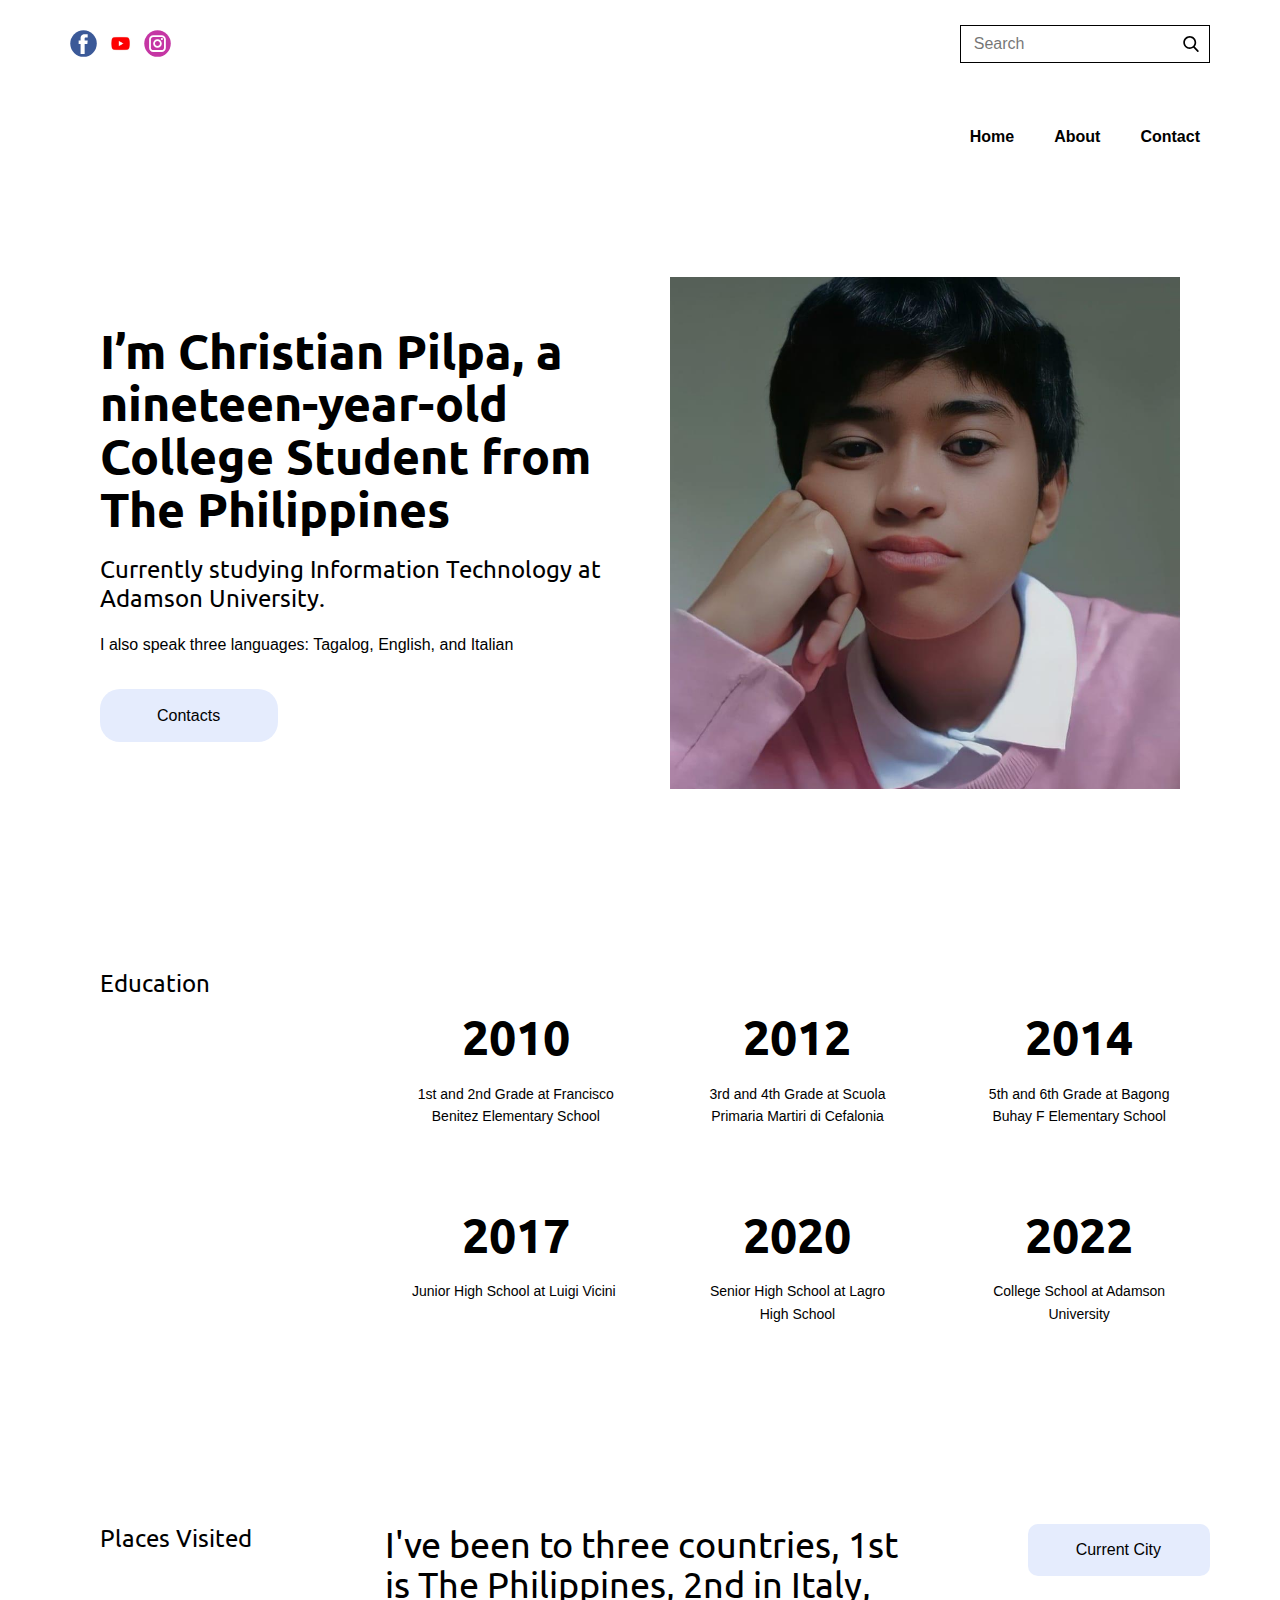
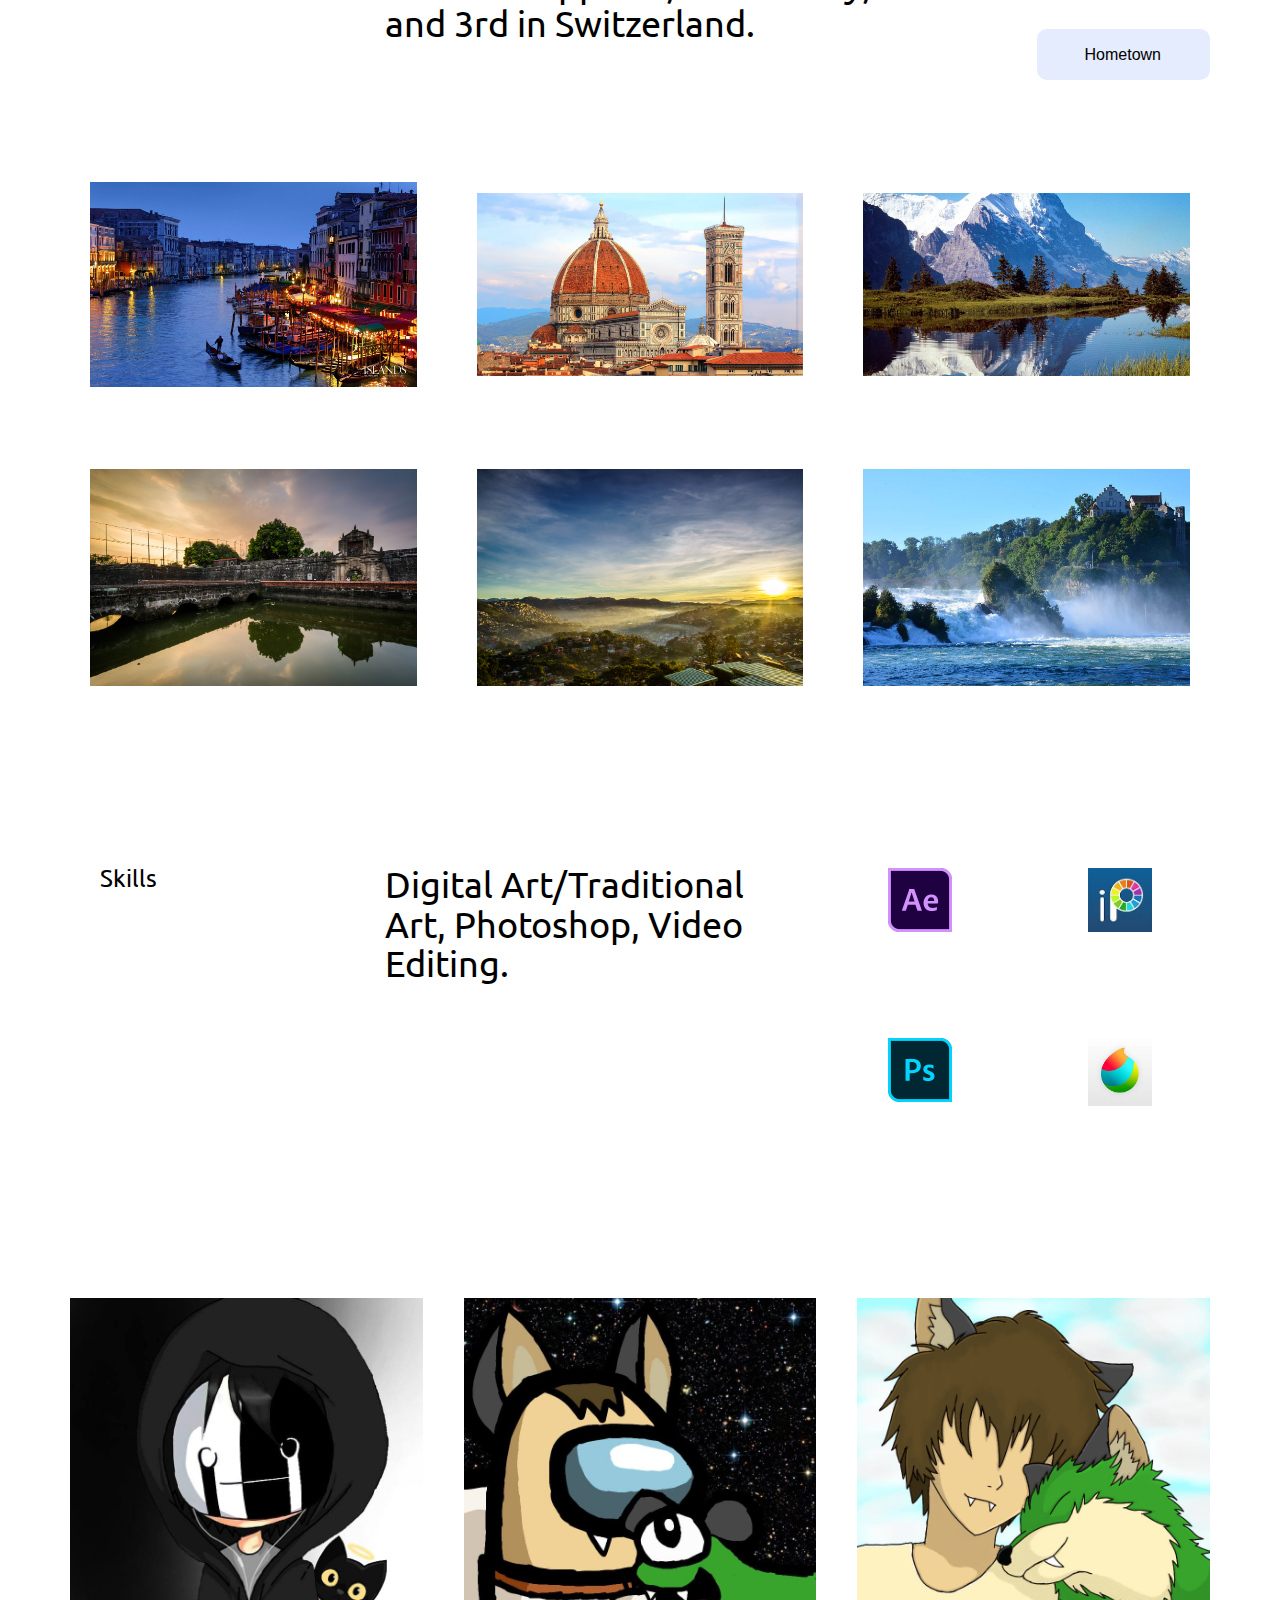
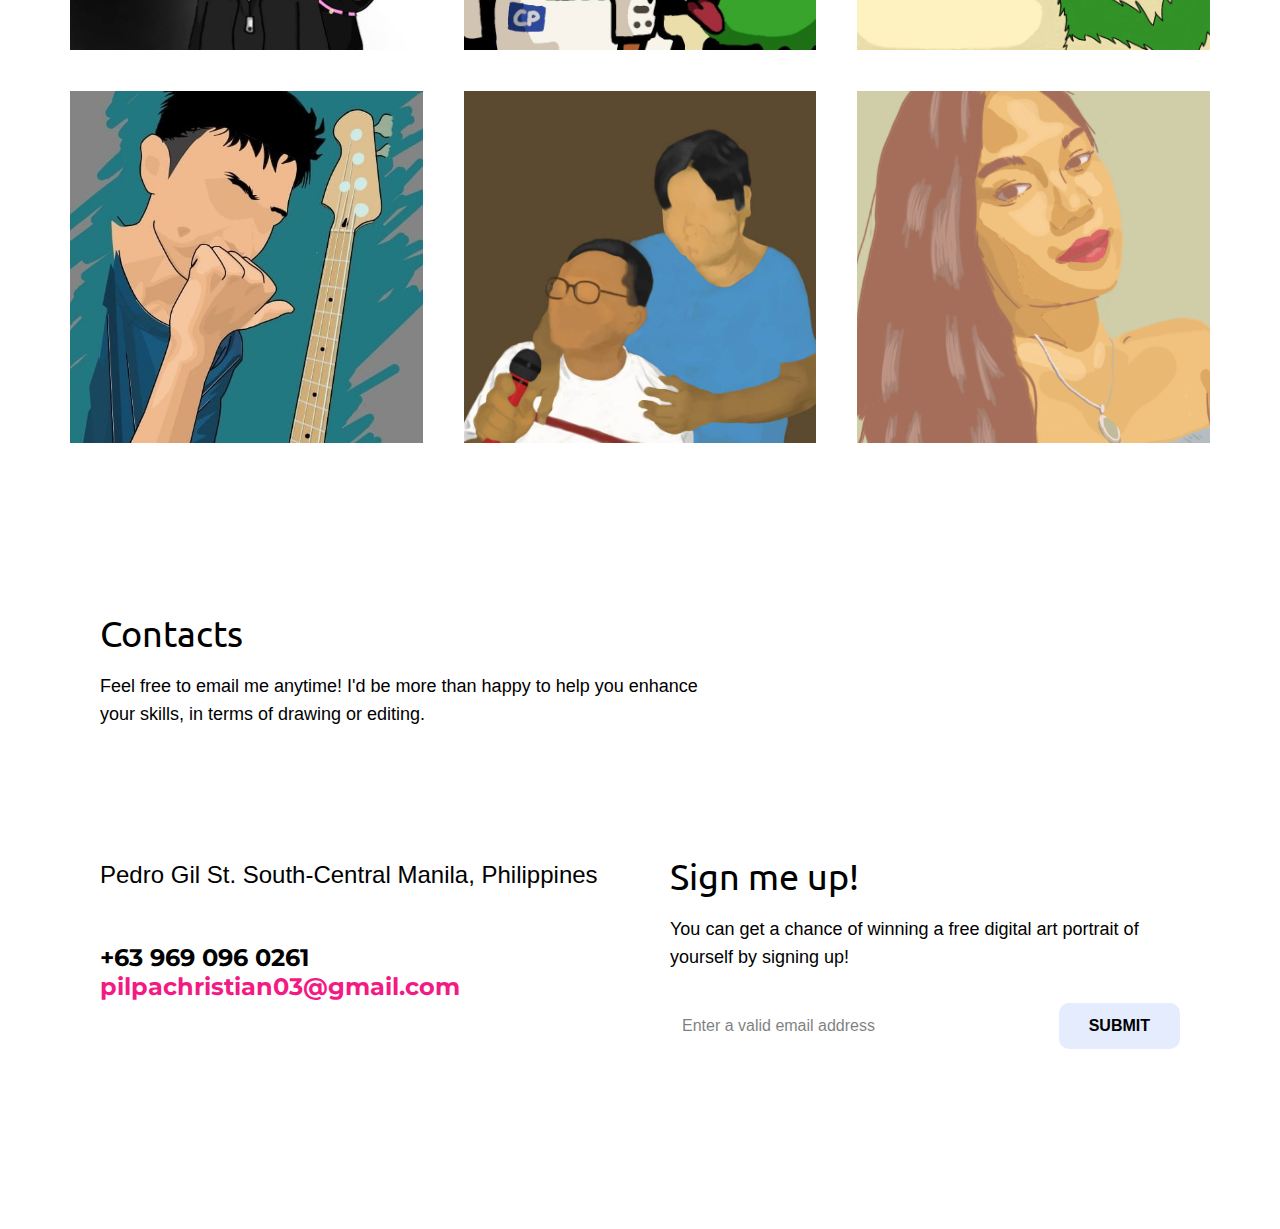
==== Personal-Website.html @ 02af05d5 "Update Personal-Website.html" ====
<html style="font-size: 16px;" lang="en"><head>
    <meta name="viewport" content="width=device-width, initial-scale=1.0">
    <meta charset="utf-8">
    <meta name="description" content="">
    <title>Personal Website</title>
    <link rel="stylesheet" href="nicepage.css" media="screen">
<link rel="stylesheet" href="Personal-Website.css" media="screen">
    <script class="u-script" type="text/javascript" src="jquery-1.9.1.min.js" defer=""></script>
    <script class="u-script" type="text/javascript" src="nicepage.js" defer=""></script>
    <meta name="generator" content="Nicepage 5.1.5, nicepage.com">
    <meta name="referrer" content="origin">
    <link id="u-theme-google-font" rel="stylesheet" href="https://fonts.googleapis.com/css?family=Roboto:100,100i,300,300i,400,400i,500,500i,700,700i,900,900i|Open+Sans:300,300i,400,400i,500,500i,600,600i,700,700i,800,800i">
    <link id="u-page-google-font" rel="stylesheet" href="https://fonts.googleapis.com/css?family=Ubuntu:300,300i,400,400i,500,500i,700,700i|Montserrat:100,100i,200,200i,300,300i,400,400i,500,500i,600,600i,700,700i,800,800i,900,900i">







    <script type="application/ld+json">{
		"@context": "http://schema.org",
		"@type": "Organization",
		"name": "",
		"sameAs": [
				"https://www.facebook.com/chrisp03/",
				"https://www.youtube.com/channel/UC-t6ehEpi5gaLDNCWM-LFzg",
				"https://www.instagram.com/crispotato3/"
		]
}</script>
    <meta name="theme-color" content="#1251e8">
    <meta property="og:title" content="Personal Website">
    <meta property="og:type" content="website">
  </head>
  <body class="u-body u-xl-mode" data-lang="en"><header class="u-align-left u-clearfix u-header u-section-row-container" id="sec-bdfa"><div class="u-section-rows">
        <div class="u-grey-70 u-section-row u-section-row-1" id="sec-46aa">
          <div class="u-clearfix u-sheet u-sheet-1">
            <div class="u-social-icons u-spacing-10 u-social-icons-1">
              <a class="u-social-url" title="facebook" target="_blank" href="https://www.facebook.com/chrisp03/"><span class="u-icon u-social-facebook u-social-icon u-icon-1"><svg class="u-svg-link" preserveAspectRatio="xMidYMin slice" viewBox="0 0 112 112" style=""><use xlink:href="#svg-aee4"></use></svg><svg class="u-svg-content" viewBox="0 0 112 112" x="0" y="0" id="svg-aee4"><circle fill="currentColor" cx="56.1" cy="56.1" r="55"></circle><path fill="#FFFFFF" d="M73.5,31.6h-9.1c-1.4,0-3.6,0.8-3.6,3.9v8.5h12.6L72,58.3H60.8v40.8H43.9V58.3h-8V43.9h8v-9.2
            c0-6.7,3.1-17,17-17h12.5v13.9H73.5z"></path></svg></span>
              </a>
              <a class="u-social-url" title="youtube" target="_blank" href="https://www.youtube.com/channel/UC-t6ehEpi5gaLDNCWM-LFzg"><span class="u-file-icon u-icon u-social-icon u-social-twitter u-icon-2"><img src="images/image-3.png" alt=""></span>
              </a>
              <a class="u-social-url" title="instagram" target="_blank" href="https://www.instagram.com/crispotato3/"><span class="u-icon u-social-icon u-social-instagram u-icon-3"><svg class="u-svg-link" preserveAspectRatio="xMidYMin slice" viewBox="0 0 112 112" style=""><use xlink:href="#svg-1b76"></use></svg><svg class="u-svg-content" viewBox="0 0 112 112" x="0" y="0" id="svg-1b76"><circle fill="currentColor" cx="56.1" cy="56.1" r="55"></circle><path fill="#FFFFFF" d="M55.9,38.2c-9.9,0-17.9,8-17.9,17.9C38,66,46,74,55.9,74c9.9,0,17.9-8,17.9-17.9C73.8,46.2,65.8,38.2,55.9,38.2
            z M55.9,66.4c-5.7,0-10.3-4.6-10.3-10.3c-0.1-5.7,4.6-10.3,10.3-10.3c5.7,0,10.3,4.6,10.3,10.3C66.2,61.8,61.6,66.4,55.9,66.4z"></path><path fill="#FFFFFF" d="M74.3,33.5c-2.3,0-4.2,1.9-4.2,4.2s1.9,4.2,4.2,4.2s4.2-1.9,4.2-4.2S76.6,33.5,74.3,33.5z"></path><path fill="#FFFFFF" d="M73.1,21.3H38.6c-9.7,0-17.5,7.9-17.5,17.5v34.5c0,9.7,7.9,17.6,17.5,17.6h34.5c9.7,0,17.5-7.9,17.5-17.5V38.8
            C90.6,29.1,82.7,21.3,73.1,21.3z M83,73.3c0,5.5-4.5,9.9-9.9,9.9H38.6c-5.5,0-9.9-4.5-9.9-9.9V38.8c0-5.5,4.5-9.9,9.9-9.9h34.5
            c5.5,0,9.9,4.5,9.9,9.9V73.3z"></path></svg></span>
              </a>
            </div>
            <form action="#" method="get" class="u-border-1 u-border-grey-30 u-expanded-width-xs u-search u-search-right u-search-1">
              <button class="u-search-button" type="submit">
                <span class="u-search-icon u-spacing-10 u-text-grey-40">
                  <svg class="u-svg-link" preserveAspectRatio="xMidYMin slice" viewBox="0 0 56.966 56.966" style=""><use xmlns:xlink="http://www.w3.org/1999/xlink" xlink:href="#svg-9dab"></use></svg>
                  <svg xmlns="http://www.w3.org/2000/svg" xmlns:xlink="http://www.w3.org/1999/xlink" version="1.1" id="svg-9dab" x="0px" y="0px" viewBox="0 0 56.966 56.966" style="enable-background:new 0 0 56.966 56.966;" xml:space="preserve" class="u-svg-content"><path d="M55.146,51.887L41.588,37.786c3.486-4.144,5.396-9.358,5.396-14.786c0-12.682-10.318-23-23-23s-23,10.318-23,23  s10.318,23,23,23c4.761,0,9.298-1.436,13.177-4.162l13.661,14.208c0.571,0.593,1.339,0.92,2.162,0.92  c0.779,0,1.518-0.297,2.079-0.837C56.255,54.982,56.293,53.08,55.146,51.887z M23.984,6c9.374,0,17,7.626,17,17s-7.626,17-17,17  s-17-7.626-17-17S14.61,6,23.984,6z"></path><g></g><g></g><g></g><g></g><g></g><g></g><g></g><g></g><g></g><g></g><g></g><g></g><g></g><g></g><g></g></svg>
                </span>
              </button>
              <input class="u-search-input" type="search" name="search" value="" placeholder="Search">
            </form>
          </div>





        </div>
        <div class="u-section-row" id="sec-37e8">
          <div class="u-clearfix u-sheet u-sheet-2">
            <nav data-position="" class="u-menu u-menu-one-level u-offcanvas u-menu-1">
              <div class="menu-collapse" style="font-size: 1rem; letter-spacing: 0px; font-weight: 700;">
                <a class="u-button-style u-custom-active-border-color u-custom-border u-custom-border-color u-custom-borders u-custom-hover-border-color u-custom-left-right-menu-spacing u-custom-padding-bottom u-custom-text-active-color u-custom-text-color u-custom-text-hover-color u-custom-top-bottom-menu-spacing u-nav-link" href="#" style="padding: 2px 0px; font-size: calc(1em + 4px);">
                  <svg class="u-svg-link" viewBox="0 0 24 24"><use xlink:href="#menu-hamburger"></use></svg>
                  <svg version="1.1" xmlns="http://www.w3.org/2000/svg" xmlns:xlink="http://www.w3.org/1999/xlink"><defs><symbol id="menu-hamburger" viewBox="0 0 16 16" style="width: 16px; height: 16px;"><rect y="1" width="16" height="2"></rect><rect y="7" width="16" height="2"></rect><rect y="13" width="16" height="2"></rect>
</symbol>
</defs></svg>
                </a>
              </div>
              <div class="u-custom-menu u-nav-container">
                <ul class="u-nav u-spacing-20 u-unstyled u-nav-1"><li class="u-nav-item"><a class="u-button-style u-nav-link u-text-active-palette-1-base u-text-grey-90 u-text-hover-palette-2-base" href="#" style="padding: 10px;">Home</a>
</li><li class="u-nav-item"><a class="u-button-style u-nav-link u-text-active-palette-1-base u-text-grey-90 u-text-hover-palette-2-base" href="#" style="padding: 10px;">About</a>
</li><li class="u-nav-item"><a class="u-button-style u-nav-link u-text-active-palette-1-base u-text-grey-90 u-text-hover-palette-2-base" href="#" style="padding: 10px;">Contact</a>
</li></ul>
              </div>
              <div class="u-custom-menu u-nav-container-collapse">
                <div class="u-black u-container-style u-inner-container-layout u-opacity u-opacity-95 u-sidenav">
                  <div class="u-sidenav-overflow">
                    <div class="u-menu-close"></div>
                    <ul class="u-align-center u-nav u-popupmenu-items u-unstyled u-nav-2"><li class="u-nav-item"><a class="u-button-style u-nav-link" href="#">Home</a>
</li><li class="u-nav-item"><a class="u-button-style u-nav-link" href="#">About</a>
</li><li class="u-nav-item"><a class="u-button-style u-nav-link" href="#">Contact</a>
</li></ul>
                  </div>
                </div>
                <div class="u-black u-menu-overlay u-opacity u-opacity-70"></div>
              </div>
            </nav>
          </div>





        </div>
      </div></header>
    <section class="u-clearfix u-grey-90 u-section-1" id="carousel_a79e">
      <div class="u-clearfix u-sheet u-sheet-1">
        <div class="u-clearfix u-expanded-width u-layout-wrap u-layout-wrap-1">
          <div class="u-layout">
            <div class="u-layout-row">
              <div class="u-container-style u-layout-cell u-size-30 u-layout-cell-1">
                <div class="u-container-layout u-valign-middle-lg u-valign-middle-xl u-valign-top-md u-valign-top-sm u-valign-top-xs u-container-layout-1">
                  <h2 class="u-custom-font u-font-ubuntu u-text u-text-default u-text-1"> I’m Christian Pilpa, a nineteen-year-old College Student from The Philippines</h2>
                  <h5 class="u-custom-font u-font-ubuntu u-text u-text-default u-text-2"> Currently studying Information Technology at Adamson University.</h5>
                  <p class="u-text u-text-default u-text-3">I also speak three languages: Tagalog, English, and Italian</p>
                  <a href="Personal-Website.html#carousel_2575" class="u-border-none u-btn u-btn-round u-button-style u-palette-1-base u-radius-20 u-btn-1">Contacts</a>
                </div>
              </div>
              <div class="u-container-style u-layout-cell u-size-30 u-layout-cell-2">
                <div class="u-container-layout u-valign-bottom-lg u-valign-top-md u-valign-top-sm u-valign-top-xs u-container-layout-2">
                  <img class="u-expanded-width u-image u-image-default u-image-1" src="images/image-5.png" alt="" data-image-width="947" data-image-height="960">
                </div>
              </div>
            </div>
          </div>
        </div>
      </div>
    </section>
    <section class="u-clearfix u-grey-90 u-section-2" id="carousel_1822">
      <div class="u-clearfix u-sheet u-sheet-1">
        <div class="u-clearfix u-expanded-width u-layout-wrap u-layout-wrap-1">
          <div class="u-layout">
            <div class="u-layout-row">
              <div class="u-container-align-left-sm u-container-align-left-xs u-container-style u-layout-cell u-size-15 u-layout-cell-1">
                <div class="u-container-layout u-valign-top-lg u-valign-top-xl u-valign-top-xs u-container-layout-1">
                  <h5 class="u-align-left-sm u-align-left-xs u-custom-font u-font-ubuntu u-text u-text-default u-text-1"> Education</h5>
                </div>
              </div>
              <div class="u-container-style u-layout-cell u-size-45 u-layout-cell-2">
                <div class="u-container-layout u-container-layout-2">
                  <div class="u-expanded-width u-list u-list-1">
                    <div class="u-repeater u-repeater-1">
                      <div class="u-container-align-center u-container-style u-custom-item u-grey-80 u-list-item u-repeater-item u-shape-rectangle">
                        <div class="u-container-layout u-similar-container u-valign-top-xs u-container-layout-3">
                          <h2 class="u-align-center u-custom-font u-font-ubuntu u-text u-text-default u-text-2">2010</h2>
                          <p class="u-align-center u-text u-text-default u-text-3">1st and 2nd Grade at Francisco Benitez Elementary School</p>
                        </div>
                      </div>
                      <div class="u-container-align-center u-container-style u-custom-item u-grey-80 u-list-item u-repeater-item u-shape-rectangle">
                        <div class="u-container-layout u-similar-container u-valign-top-xs u-container-layout-4">
                          <h2 class="u-align-center u-custom-font u-font-ubuntu u-text u-text-default u-text-4">2012</h2>
                          <p class="u-align-center u-text u-text-default u-text-5">3rd and 4th Grade at Scuola Primaria Martiri di Cefalonia</p>
                        </div>
                      </div>
                      <div class="u-container-align-center u-container-style u-custom-item u-grey-80 u-list-item u-repeater-item u-shape-rectangle u-list-item-3">
                        <div class="u-container-layout u-similar-container u-valign-top-xs u-container-layout-5">
                          <h2 class="u-align-center u-custom-font u-font-ubuntu u-text u-text-default u-text-6">2014</h2>
                          <p class="u-align-center u-text u-text-default u-text-7">5th and 6th Grade at Bagong Buhay F Elementary School</p>
                        </div>
                      </div>
                      <div class="u-container-style u-custom-item u-grey-80 u-list-item u-repeater-item u-shape-rectangle">
                        <div class="u-container-layout u-similar-container u-valign-top-xs u-container-layout-6">
                          <h2 class="u-align-center u-custom-font u-font-ubuntu u-text u-text-default u-text-8">2017</h2>
                          <p class="u-align-center u-text u-text-default u-text-9">Junior High School at Luigi Vicini</p>
                        </div>
                      </div>
                      <div class="u-container-align-center u-container-style u-custom-item u-grey-80 u-list-item u-repeater-item u-shape-rectangle">
                        <div class="u-container-layout u-similar-container u-valign-top-xs u-container-layout-7">
                          <h2 class="u-align-center u-custom-font u-font-ubuntu u-text u-text-default u-text-10">2020</h2>
                          <p class="u-align-center u-text u-text-default u-text-11">Senior High School at Lagro High School</p>
                        </div>
                      </div>
                      <div class="u-container-align-center u-container-style u-custom-item u-list-item u-palette-2-base u-repeater-item u-shape-rectangle">
                        <div class="u-container-layout u-similar-container u-valign-top-xs u-container-layout-8">
                          <h2 class="u-align-center u-custom-font u-font-ubuntu u-text u-text-default u-text-12">2022</h2>
                          <p class="u-align-center u-text u-text-default u-text-13">College School at Adamson University</p>
                        </div>
                      </div>
                    </div>
                  </div>
                </div>
              </div>
            </div>
          </div>
        </div>
      </div>
    </section>
    <section class="u-clearfix u-grey-90 u-section-3" id="carousel_8040">
      <div class="u-clearfix u-sheet u-sheet-1">
        <div class="u-clearfix u-expanded-width u-layout-wrap u-layout-wrap-1">
          <div class="u-layout">
            <div class="u-layout-row">
              <div class="u-container-style u-layout-cell u-size-15 u-layout-cell-1">
                <div class="u-container-layout u-container-layout-1">
                  <h4 class="u-custom-font u-font-ubuntu u-text u-text-default u-text-1"> Places Visited</h4>
                </div>
              </div>
              <div class="u-container-style u-layout-cell u-size-29-md u-size-29-sm u-size-29-xs u-size-31-lg u-size-31-xl u-layout-cell-2">
                <div class="u-container-layout u-valign-top-sm u-valign-top-xs u-container-layout-2">
                  <h2 class="u-custom-font u-font-ubuntu u-text u-text-default u-text-2">I've been to three countries, 1st is The Philippines, 2nd in Italy, and 3rd in Switzerland.</h2>
                </div>
              </div>
              <div class="u-container-align-left-sm u-container-align-left-xs u-container-align-right-lg u-container-align-right-md u-container-align-right-xl u-container-style u-layout-cell u-size-14-lg u-size-14-xl u-size-16-md u-size-16-sm u-size-16-xs u-layout-cell-3">
                <div class="u-container-layout u-container-layout-3">
                  <a href="https://www.bing.com/maps?q=manila+map&amp;FORM=HDRSC4" class="u-align-left-sm u-align-left-xs u-align-right-lg u-align-right-md u-align-right-xl u-border-none u-btn u-btn-round u-button-style u-palette-1-base u-radius-10 u-btn-1" target="_blank"> Current City</a>
                  <a href="https://www.bing.com/search?q=san+jose+del+monte+bulacan+map&amp;qs=AS&amp;pq=san+jose+del+monte+bulacan+ma&amp;sc=10-29&amp;cvid=8C73331CD6044412A67281CF94086FA9&amp;FORM=QBRE&amp;sp=1" class="u-align-left-sm u-align-left-xs u-align-right-lg u-align-right-md u-align-right-xl u-border-none u-btn u-btn-round u-button-style u-palette-2-base u-radius-10 u-btn-2" target="_blank"> Hometown</a>
                </div>
              </div>
            </div>
          </div>
        </div>
        <div class="u-expanded-width u-list u-list-1">
          <div class="u-repeater u-repeater-1">
            <div class="u-container-align-center-sm u-container-align-center-xs u-container-style u-grey-80 u-list-item u-repeater-item u-list-item-1">
              <div class="u-container-layout u-similar-container u-valign-middle u-container-layout-4">
                <img alt="" class="u-absolute-hcenter-sm u-absolute-hcenter-xs u-expanded-width u-image u-image-contain u-image-default u-image-1" data-image-width="1280" data-image-height="800" src="images/image-13.png">
              </div>
            </div>
            <div class="u-container-align-center-sm u-container-align-center-xs u-container-style u-grey-80 u-list-item u-repeater-item u-list-item-2">
              <div class="u-container-layout u-similar-container u-valign-middle u-container-layout-5">
                <img alt="" class="u-absolute-hcenter-sm u-absolute-hcenter-xs u-expanded-width u-image u-image-contain u-image-default u-image-2" data-image-width="1280" data-image-height="720" src="images/image-11.png">
              </div>
            </div>
            <div class="u-container-align-center-sm u-container-align-center-xs u-container-style u-grey-80 u-list-item u-repeater-item u-list-item-3">
              <div class="u-container-layout u-similar-container u-valign-middle u-container-layout-6">
                <img alt="" class="u-absolute-hcenter-sm u-absolute-hcenter-xs u-expanded-width u-image u-image-contain u-image-default u-image-3" data-image-width="1280" data-image-height="720" src="images/image-12.png">
              </div>
            </div>
            <div class="u-container-align-center-sm u-container-align-center-xs u-container-style u-grey-80 u-list-item u-repeater-item u-list-item-4">
              <div class="u-container-layout u-similar-container u-valign-middle u-container-layout-7">
                <img alt="" class="u-absolute-hcenter-sm u-absolute-hcenter-xs u-expanded-width u-image u-image-contain u-image-default u-image-4" data-image-width="1000" data-image-height="667" src="images/image-9.png">
              </div>
            </div>
            <div class="u-container-align-center-sm u-container-align-center-xs u-container-style u-grey-80 u-list-item u-repeater-item u-list-item-5">
              <div class="u-container-layout u-similar-container u-valign-middle u-container-layout-8">
                <img alt="" class="u-absolute-hcenter-sm u-absolute-hcenter-xs u-expanded-width u-image u-image-contain u-image-default u-image-5" data-image-width="1000" data-image-height="667" src="images/image.png">
              </div>
            </div>
            <div class="u-container-align-center-sm u-container-align-center-xs u-container-style u-grey-80 u-list-item u-repeater-item u-list-item-6">
              <div class="u-container-layout u-similar-container u-valign-middle u-container-layout-9">
                <img alt="" class="u-absolute-hcenter-sm u-absolute-hcenter-xs u-expanded-width u-image u-image-contain u-image-default u-image-6" data-image-width="1280" data-image-height="853" src="images/image-10.png">
              </div>
            </div>
          </div>
        </div>
      </div>
    </section>
    <section class="u-clearfix u-grey-90 u-section-4" id="carousel_7f0c">
      <div class="u-clearfix u-sheet u-sheet-1">
        <div class="u-clearfix u-expanded-width u-layout-wrap u-layout-wrap-1">
          <div class="u-layout">
            <div class="u-layout-row">
              <div class="u-container-align-left-sm u-container-align-left-xs u-container-style u-layout-cell u-size-15 u-layout-cell-1">
                <div class="u-container-layout u-valign-top u-container-layout-1">
                  <h5 class="u-align-left-sm u-align-left-xs u-custom-font u-font-ubuntu u-text u-text-default u-text-1">Skills</h5>
                </div>
              </div>
              <div class="u-container-align-left-sm u-container-align-left-xs u-container-style u-layout-cell u-size-25 u-layout-cell-2">
                <div class="u-container-layout u-valign-top-xs u-container-layout-2">
                  <h2 class="u-align-left-sm u-align-left-xs u-custom-font u-font-ubuntu u-text u-text-default u-text-2"> Digital Art/Traditional Art, Photoshop, Video Editing.</h2>
                </div>
              </div>
              <div class="u-container-style u-layout-cell u-size-20 u-layout-cell-3">
                <div class="u-container-layout u-container-layout-3">
                  <div class="u-expanded-width u-list u-list-1">
                    <div class="u-repeater u-repeater-1">
                      <div class="u-container-align-center u-container-style u-grey-80 u-list-item u-repeater-item u-list-item-1">
                        <div class="u-container-layout u-similar-container u-valign-top u-container-layout-4"><span class="u-file-icon u-icon u-icon-1"><img src="images/5210884.png" alt=""></span>
                        </div>
                      </div>
                      <div class="u-container-style u-grey-80 u-list-item u-repeater-item u-list-item-2">
                        <div class="u-container-layout u-similar-container u-valign-top u-container-layout-5"><span class="u-file-icon u-icon u-icon-2"><img src="images/image_150.png" alt=""></span>
                        </div>
                      </div>
                      <div class="u-container-style u-grey-80 u-list-item u-repeater-item u-list-item-3">
                        <div class="u-container-layout u-similar-container u-valign-top u-container-layout-6"><span class="u-file-icon u-icon u-icon-3"><img src="images/5210800.png" alt=""></span>
                        </div>
                      </div>
                      <div class="u-container-style u-grey-80 u-list-item u-repeater-item u-list-item-4">
                        <div class="u-container-layout u-similar-container u-valign-top u-container-layout-7"><span class="u-file-icon u-icon u-icon-4"><img src="images/image-8.png" alt=""></span>
                        </div>
                      </div>
                    </div>
                  </div>
                </div>
              </div>
            </div>
          </div>
        </div>
      </div>
    </section>
    <section class="u-align-center u-clearfix u-grey-90 u-section-5" id="carousel_f274">
      <div class="u-clearfix u-sheet u-sheet-1">
        <div class="u-expanded-width u-gallery u-layout-grid u-lightbox u-show-text-on-hover u-gallery-1">
          <div class="u-gallery-inner u-gallery-inner-1">
            <div class="u-effect-fade u-effect-hover-zoom u-gallery-item">
              <div class="u-back-slide" data-image-width="720" data-image-height="720">
                <img class="u-back-image u-expanded" src="images/1.jpg">
              </div>
              <div class="u-over-slide u-shading u-over-slide-1">
                <h3 class="u-gallery-heading"></h3>
                <p class="u-gallery-text"></p>
              </div>
            </div>
            <div class="u-effect-fade u-effect-hover-zoom u-gallery-item">
              <div class="u-back-slide" data-image-width="768" data-image-height="768">
                <img class="u-back-image u-expanded" src="images/2.jpg">
              </div>
              <div class="u-over-slide u-shading u-over-slide-2">
                <h3 class="u-gallery-heading"></h3>
                <p class="u-gallery-text"></p>
              </div>
            </div>
            <div class="u-effect-fade u-effect-hover-zoom u-gallery-item">
              <div class="u-back-slide" data-image-width="768" data-image-height="768">
                <img class="u-back-image u-expanded" src="images/3.jpg">
              </div>
              <div class="u-over-slide u-shading u-over-slide-3">
                <h3 class="u-gallery-heading"></h3>
                <p class="u-gallery-text"></p>
              </div>
            </div>
            <div class="u-effect-fade u-effect-hover-zoom u-gallery-item">
              <div class="u-back-slide" data-image-width="534" data-image-height="538">
                <img class="u-back-image u-expanded" src="images/4.jpg">
              </div>
              <div class="u-over-slide u-shading u-over-slide-4">
                <h3 class="u-gallery-heading"></h3>
                <p class="u-gallery-text"></p>
              </div>
            </div>
            <div class="u-effect-fade u-effect-hover-zoom u-gallery-item">
              <div class="u-back-slide" data-image-width="768" data-image-height="768">
                <img class="u-back-image u-expanded" src="images/5.jpg">
              </div>
              <div class="u-over-slide u-shading u-over-slide-5">
                <h3 class="u-gallery-heading"></h3>
                <p class="u-gallery-text"></p>
              </div>
            </div>
            <div class="u-effect-fade u-effect-hover-zoom u-gallery-item">
              <div class="u-back-slide" data-image-width="514" data-image-height="643">
                <img class="u-back-image u-expanded" src="images/6.png">
              </div>
              <div class="u-over-slide u-shading u-over-slide-6">
                <h3 class="u-gallery-heading"></h3>
                <p class="u-gallery-text"></p>
              </div>
            </div>
          </div>
        </div>
      </div>
    </section>
    <section class="u-clearfix u-grey-90 u-section-6" id="carousel_2575">
      <div class="u-clearfix u-sheet u-sheet-1">
        <div class="u-clearfix u-expanded-width u-layout-wrap u-layout-wrap-1">
          <div class="u-layout">
            <div class="u-layout-col">
              <div class="u-size-30">
                <div class="u-layout-row">
                  <div class="u-container-style u-layout-cell u-size-30-lg u-size-30-md u-size-30-sm u-size-30-xs u-size-35-xl u-layout-cell-1">
                    <div class="u-container-layout u-container-layout-1">
                      <h2 class="u-custom-font u-font-ubuntu u-text u-text-default u-text-1">Contacts</h2>
                      <p class="u-text u-text-default u-text-2"> Feel free to email me anytime! I'd be more than happy to help you enhance your skills, in terms of drawing or editing.</p>
                    </div>
                  </div>
                  <div class="u-container-align-left-sm u-container-align-left-xs u-container-style u-layout-cell u-size-25-xl u-size-30-lg u-size-30-md u-size-30-sm u-size-30-xs u-layout-cell-2">
                    <div class="u-container-layout u-container-layout-2"></div>
                  </div>
                </div>
              </div>
              <div class="u-size-30">
                <div class="u-layout-row">
                  <div class="u-container-style u-layout-cell u-size-30 u-layout-cell-3">
                    <div class="u-container-layout u-container-layout-3">
                      <p class="u-text u-text-default u-text-3">Pedro Gil St. South-Central Manila, Philippines</p>
                      <h4 class="u-custom-font u-font-montserrat u-text u-text-4"> +63 969 096 0261<br>
                        <font color="#f41a83">pilpachristian03@gmail.com</font>
                      </h4>
                    </div>
                  </div>
                  <div class="u-container-style u-layout-cell u-size-30 u-layout-cell-4">
                    <div class="u-container-layout u-valign-top-md u-valign-top-sm u-valign-top-xs u-container-layout-4">
                      <h2 class="u-custom-font u-font-ubuntu u-text u-text-default u-text-5">Sign me up!</h2>
                      <p class="u-text u-text-6">You can get a chance of winning a free digital art portrait of yourself by signing up!</p>
                      <div class="u-expanded-width u-form u-form-1">
                        <form action="https://forms.nicepagesrv.com/Form/Process" class="u-clearfix u-form-horizontal u-form-spacing-10 u-inner-form" source="email" name="form" style="padding: 0px;">
                          <div class="u-form-email u-form-group u-label-none">
                            <label for="email-5b2e" class="u-label">Email</label>
                            <input type="email" placeholder="Enter a valid email address" id="email-5b2e" name="email" class="u-input u-input-rectangle u-radius-10 u-white" required="">
                          </div>
                          <div class="u-align-left u-form-group u-form-submit u-label-none">
                            <a href="#" class="u-border-none u-btn u-btn-round u-btn-submit u-button-style u-palette-2-base u-radius-10 u-btn-1">Submit</a>
                            <input type="submit" value="submit" class="u-form-control-hidden">
                          </div>
                          <div class="u-form-send-message u-form-send-success"> Thank you! Your message has been sent. </div>
                          <div class="u-form-send-error u-form-send-message"> Unable to send your message. Please fix errors then try again. </div>
                          <input type="hidden" value="" name="recaptchaResponse">
                          <input type="hidden" name="formServices" value="fab7037a398b7af6bce7c931318b728f">
                        </form>
                      </div>
                    </div>
                  </div>
                </div>
              </div>
            </div>
          </div>
        </div>
      </div>
    </section>

</body></html>
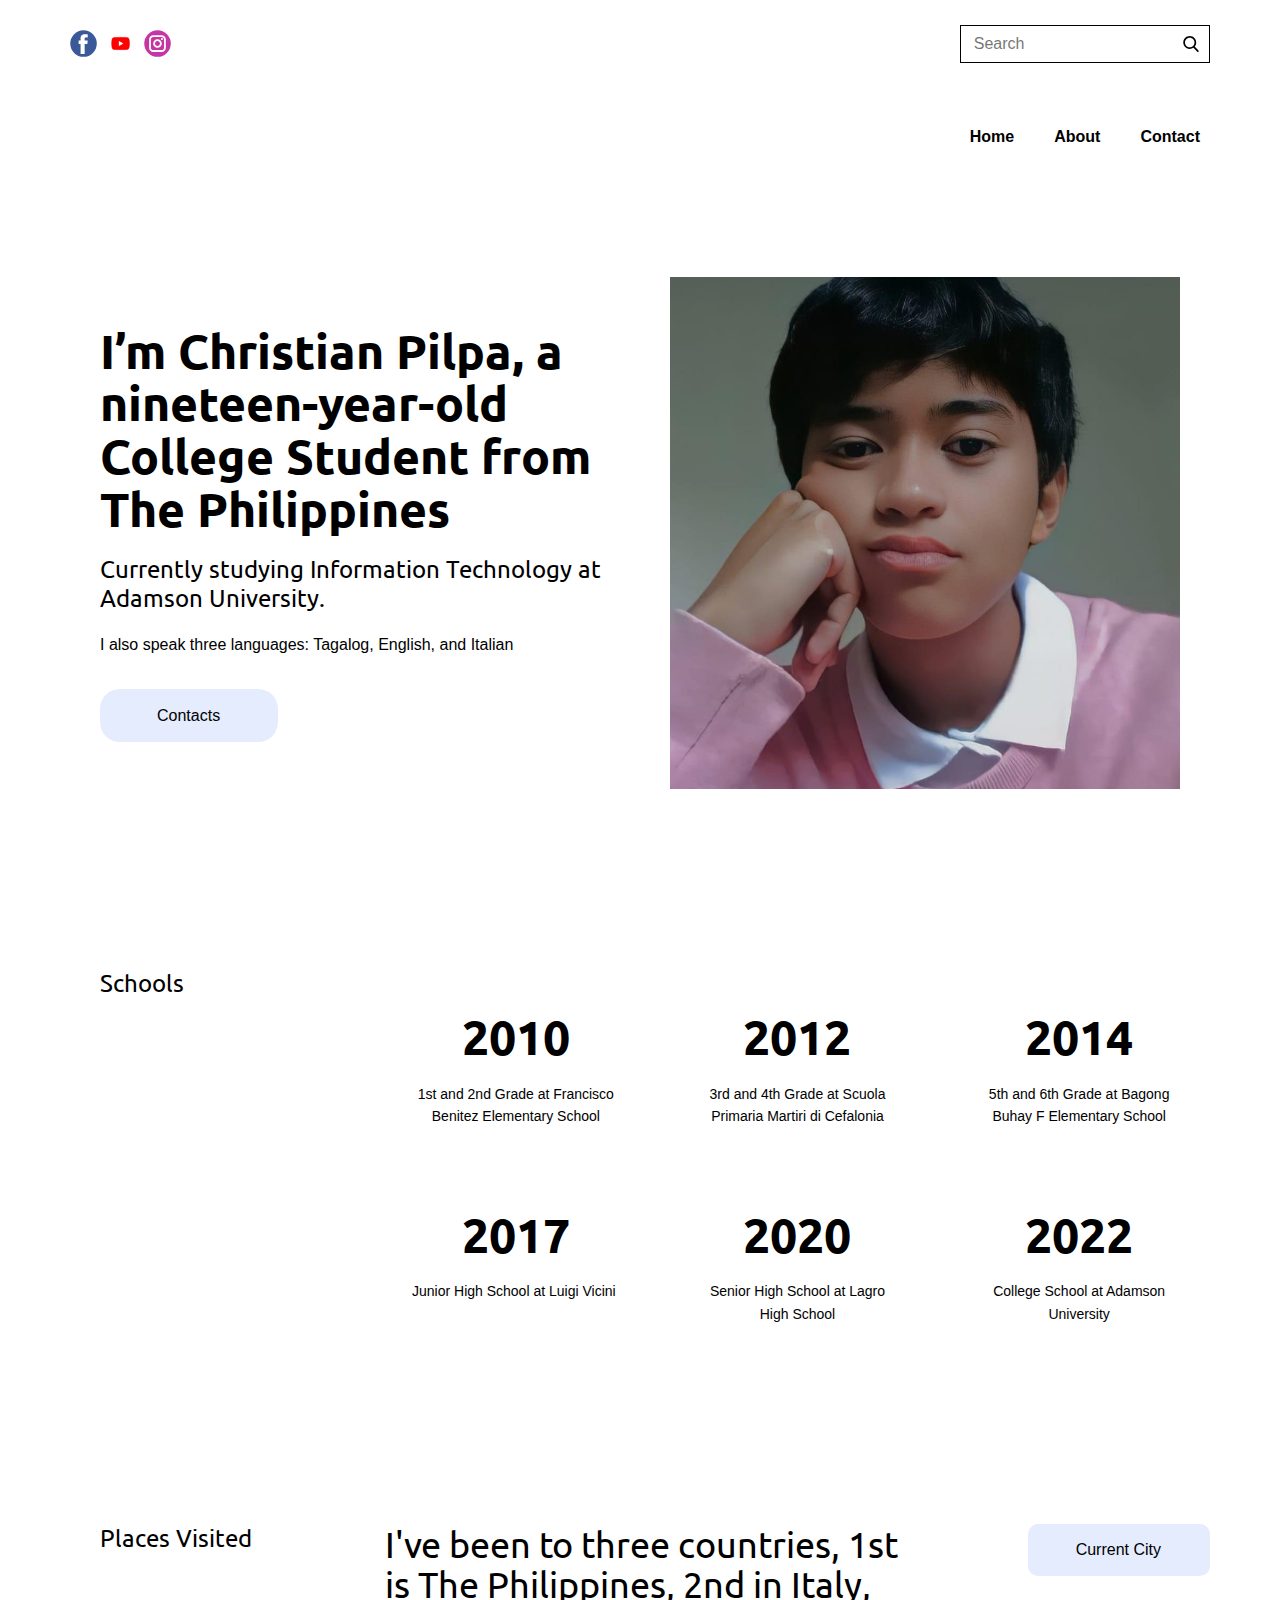
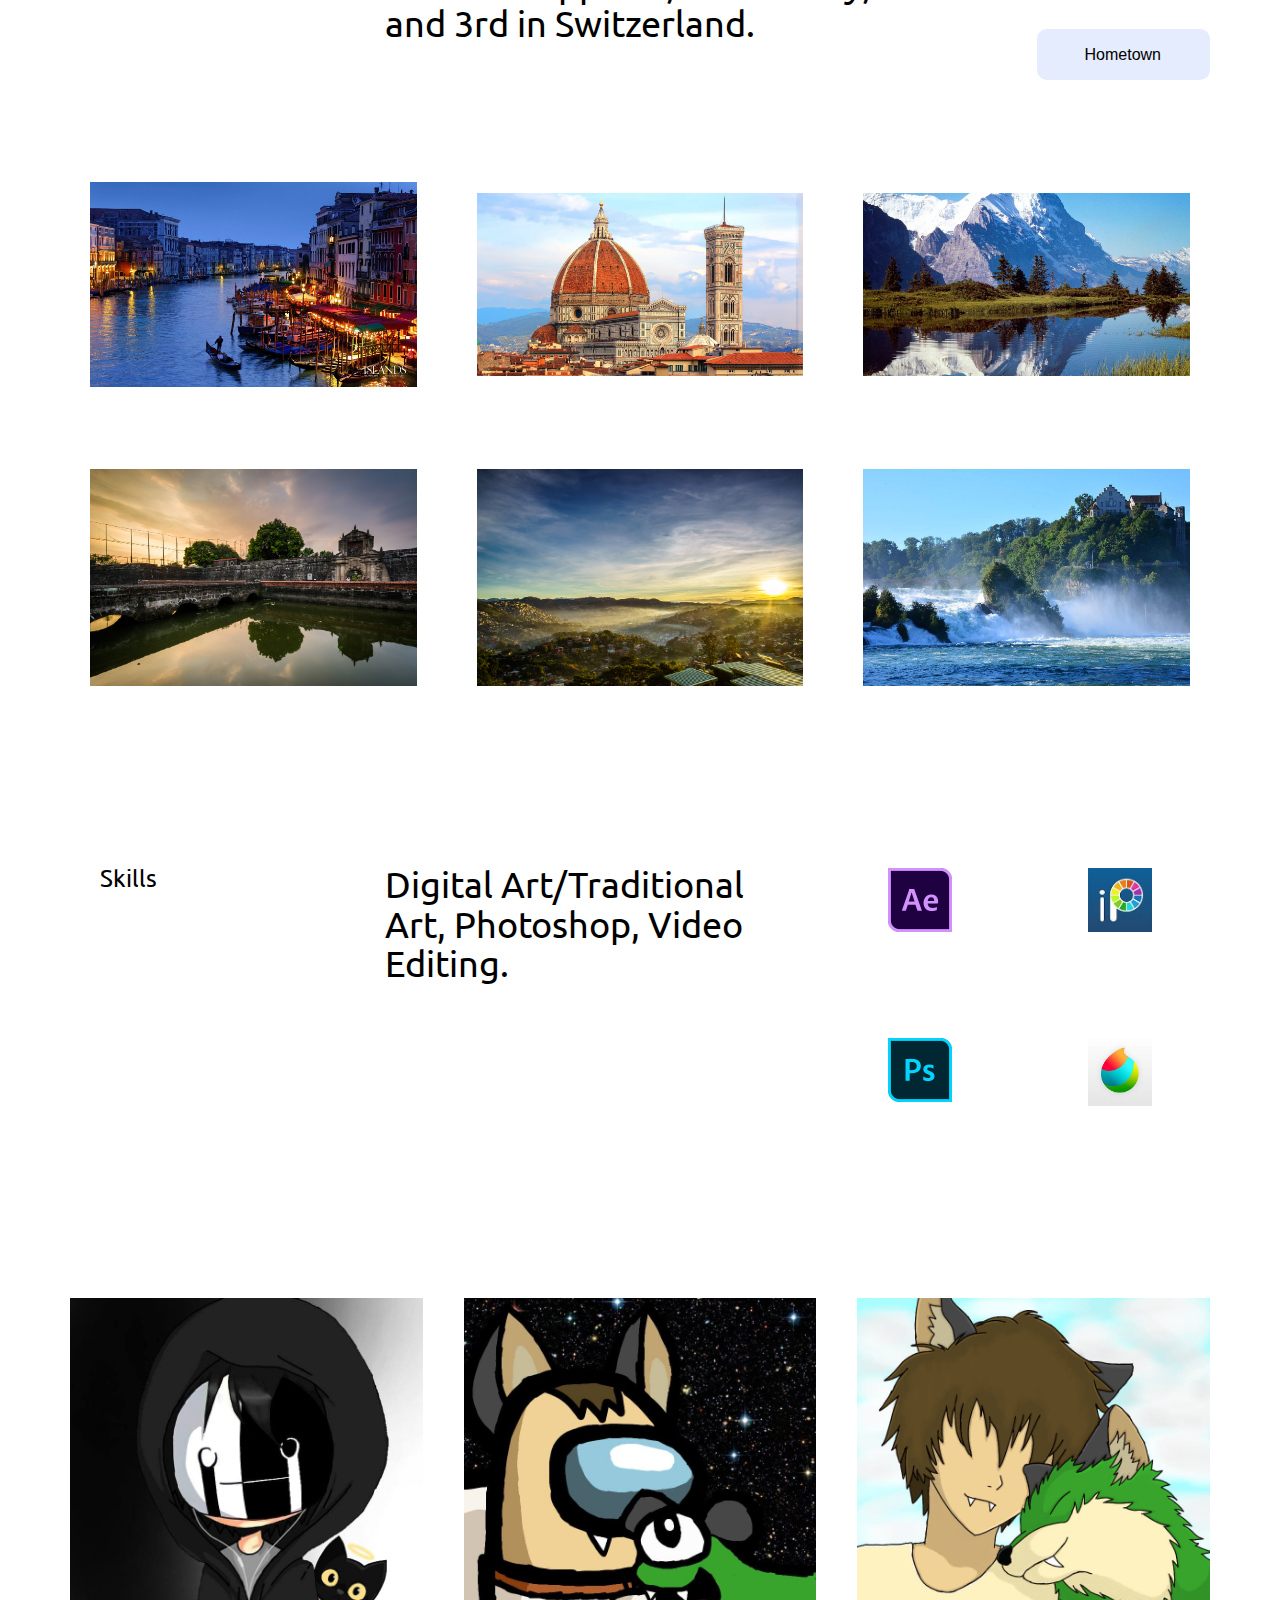
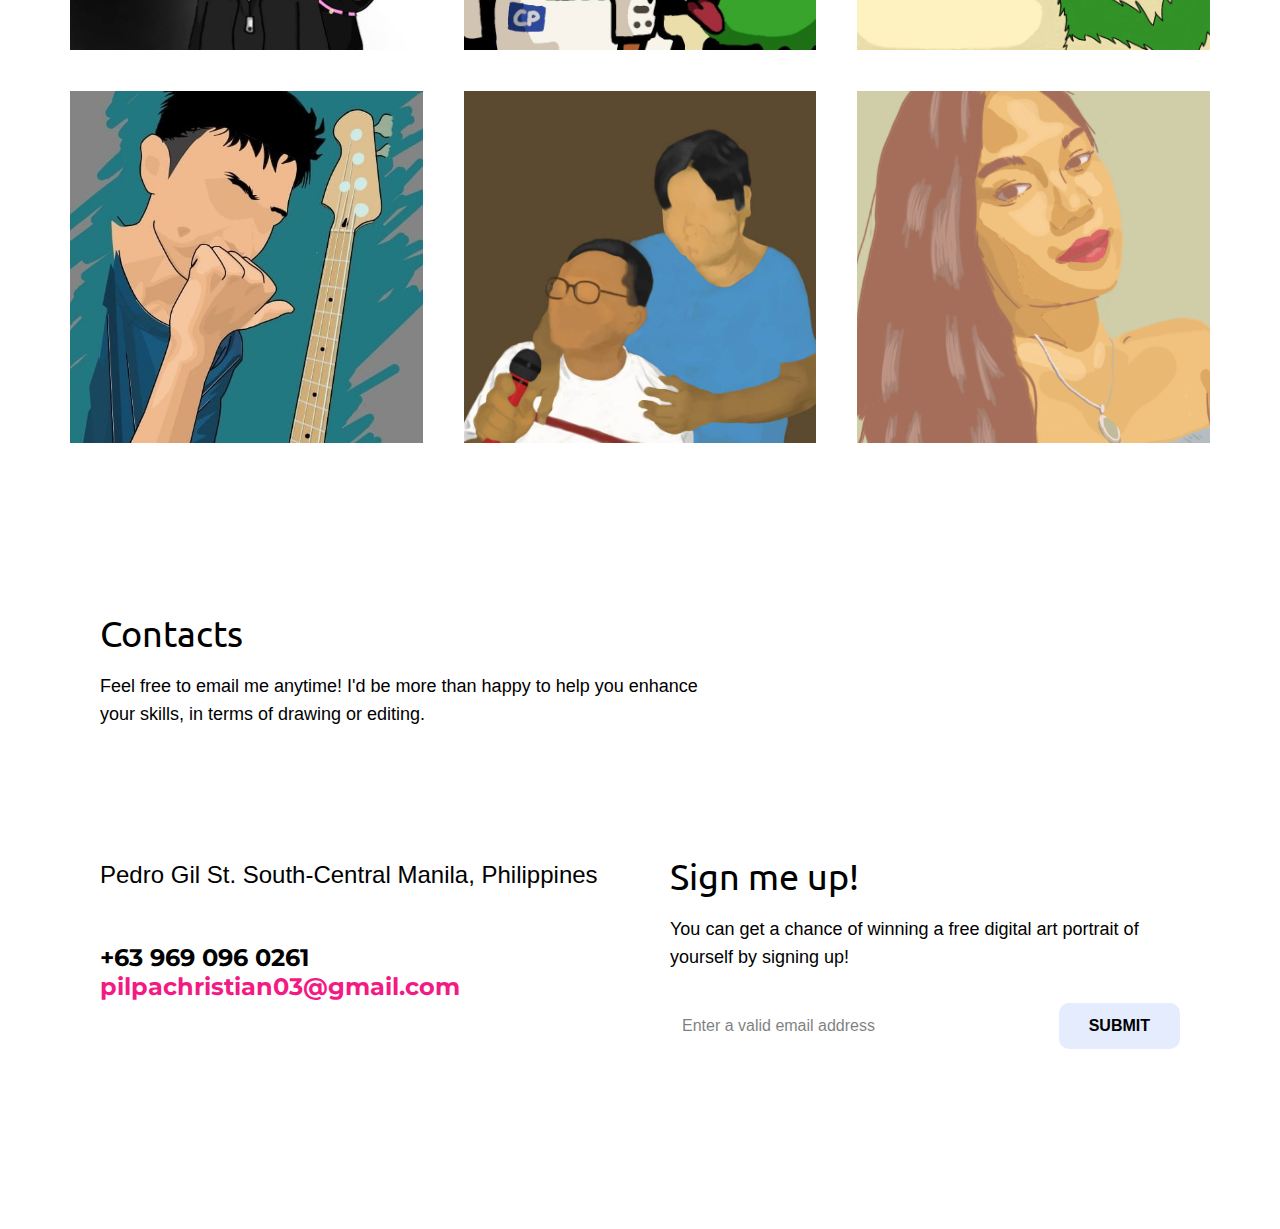
==== commit aef83f63: "Update Personal-Website.html" ====
--- a/Personal-Website.html
+++ b/Personal-Website.html
@@ -131,7 +131,7 @@
             <div class="u-layout-row">
               <div class="u-container-align-left-sm u-container-align-left-xs u-container-style u-layout-cell u-size-15 u-layout-cell-1">
                 <div class="u-container-layout u-valign-top-lg u-valign-top-xl u-valign-top-xs u-container-layout-1">
-                  <h5 class="u-align-left-sm u-align-left-xs u-custom-font u-font-ubuntu u-text u-text-default u-text-1"> Education</h5>
+                  <h5 class="u-align-left-sm u-align-left-xs u-custom-font u-font-ubuntu u-text u-text-default u-text-1"> Schools</h5>
                 </div>
               </div>
               <div class="u-container-style u-layout-cell u-size-45 u-layout-cell-2">
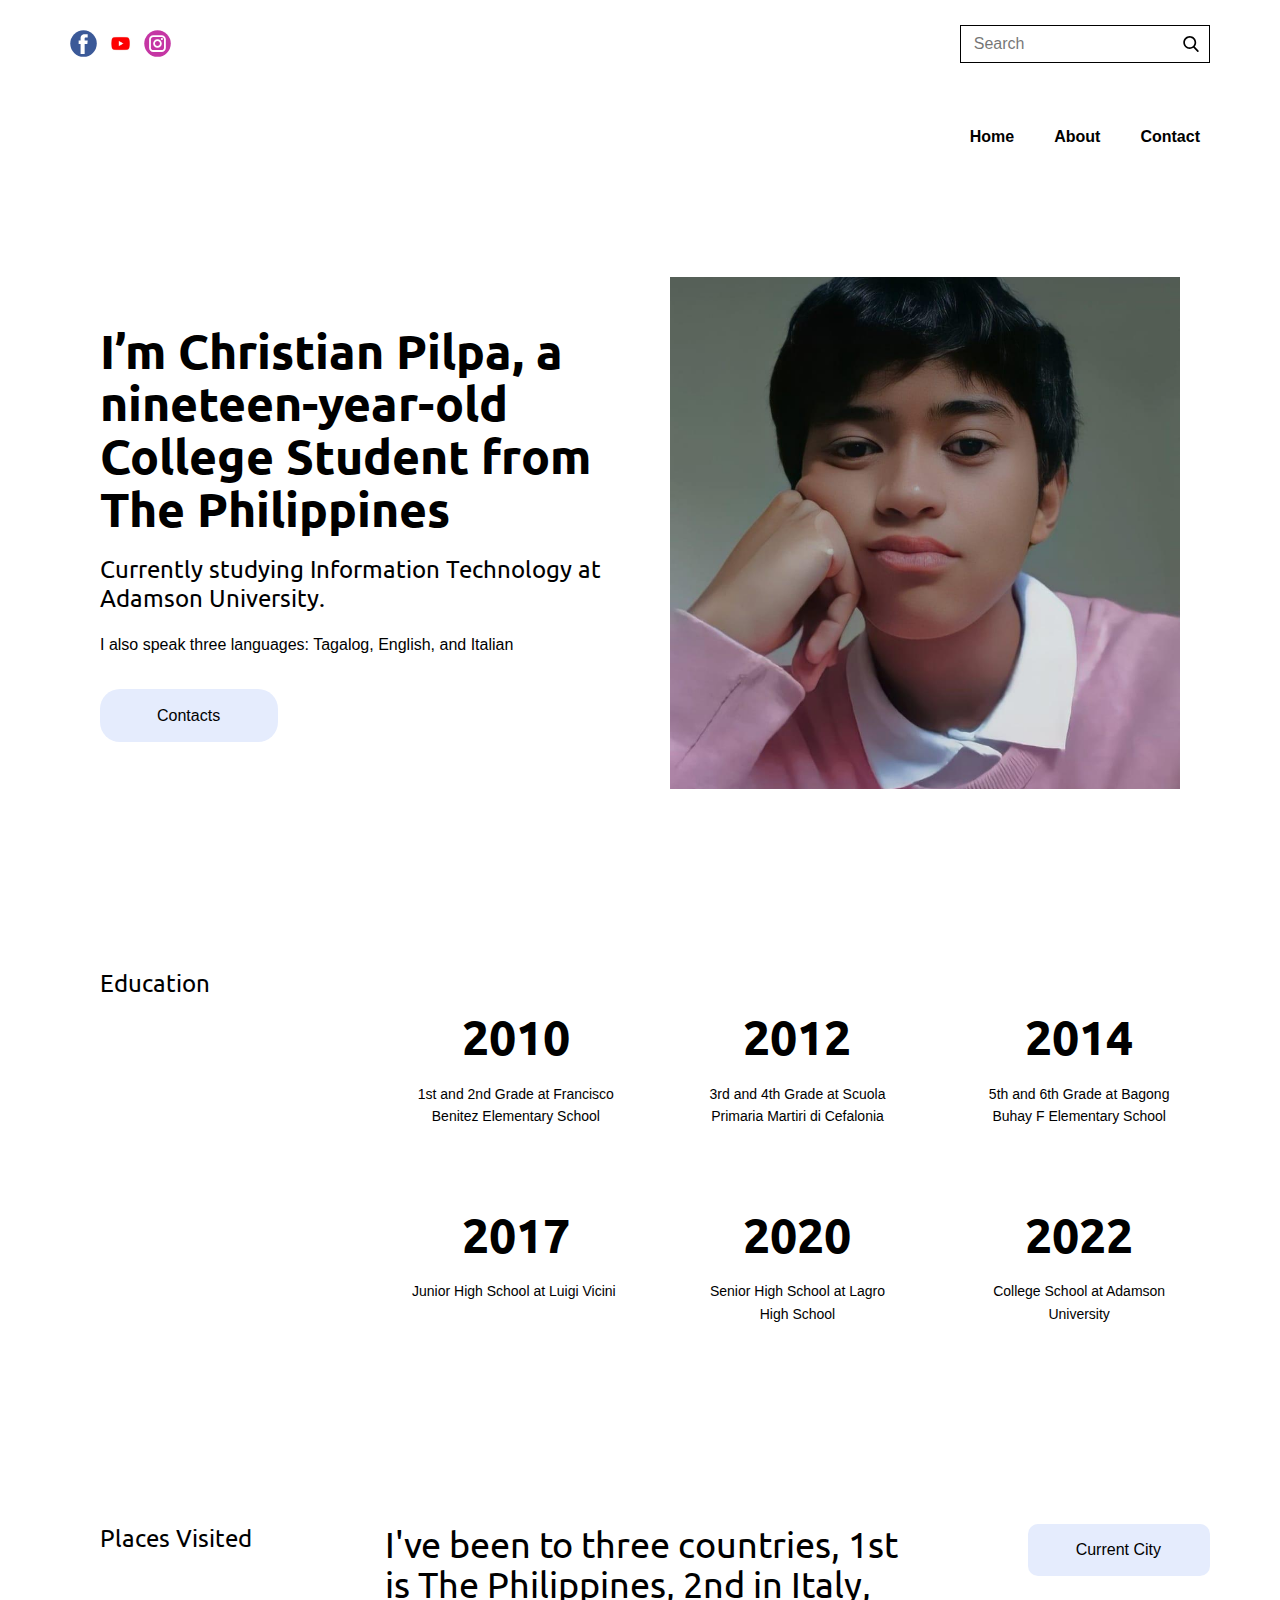
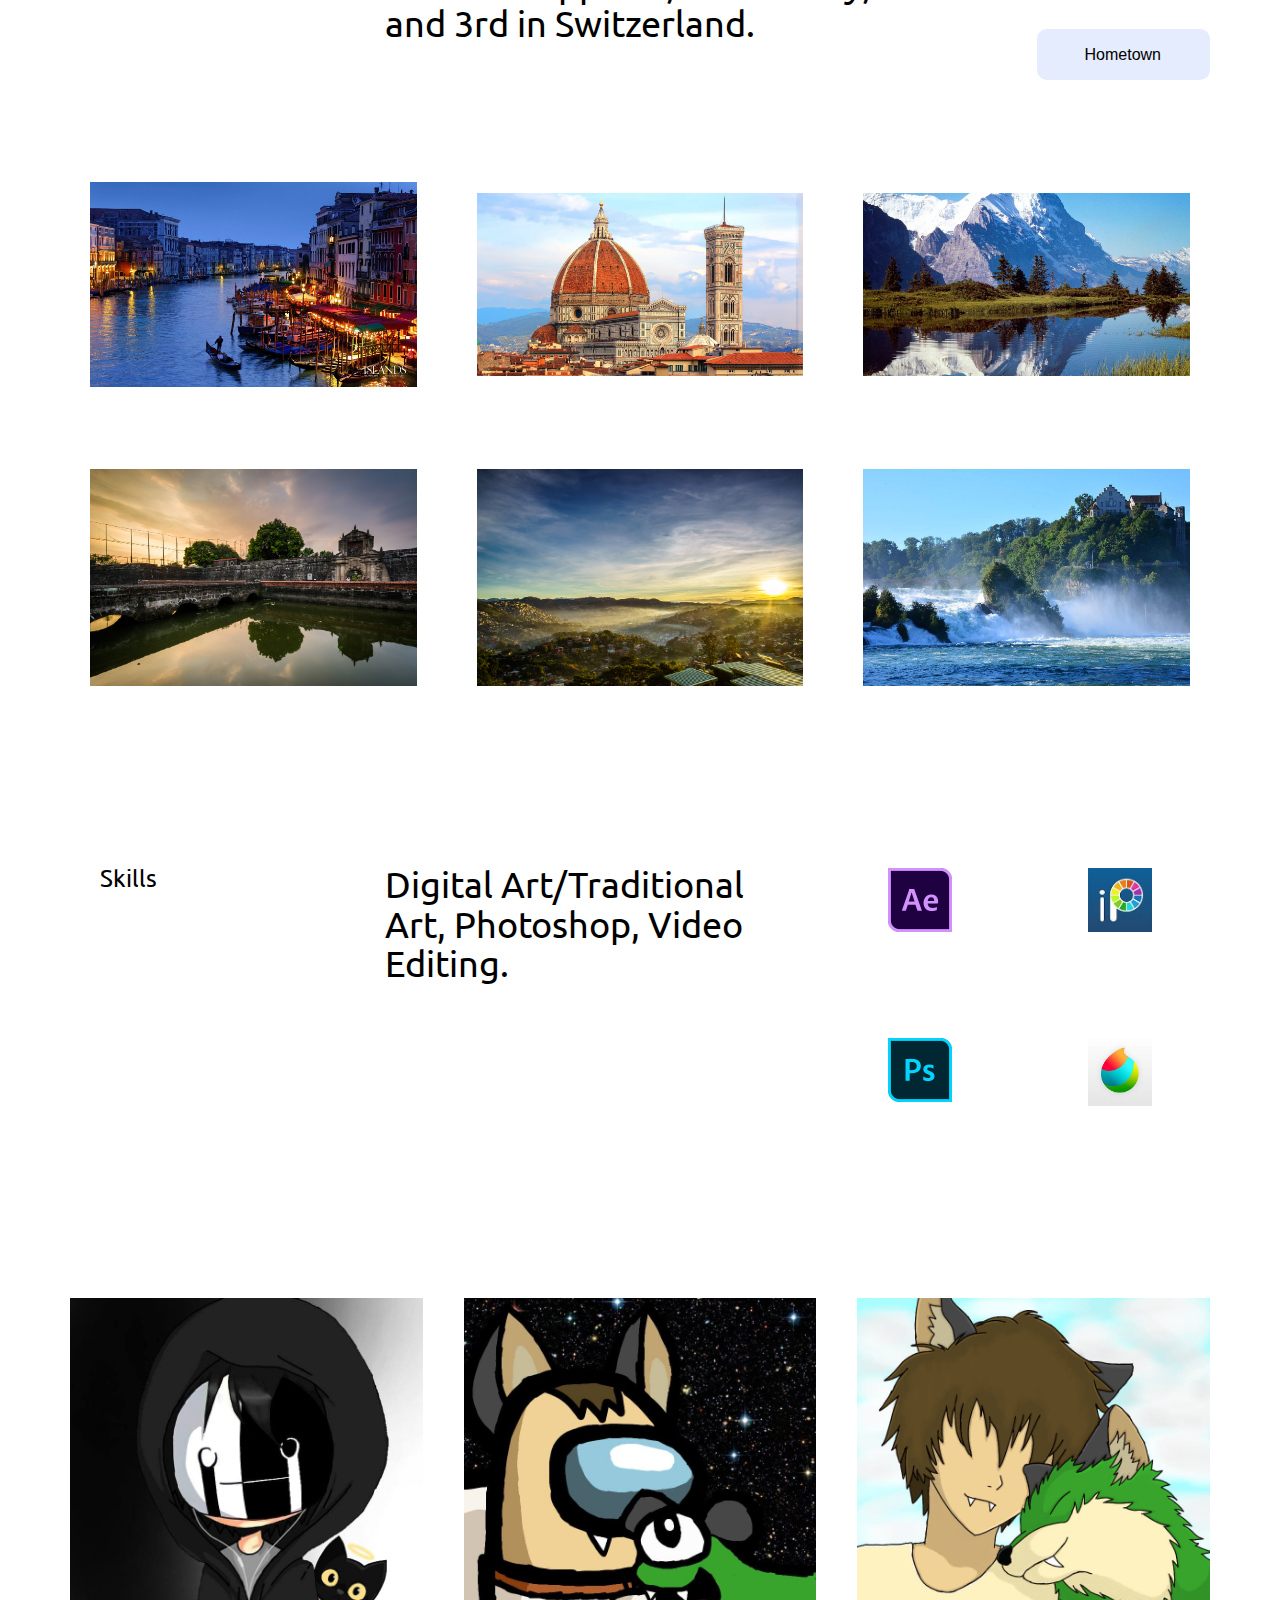
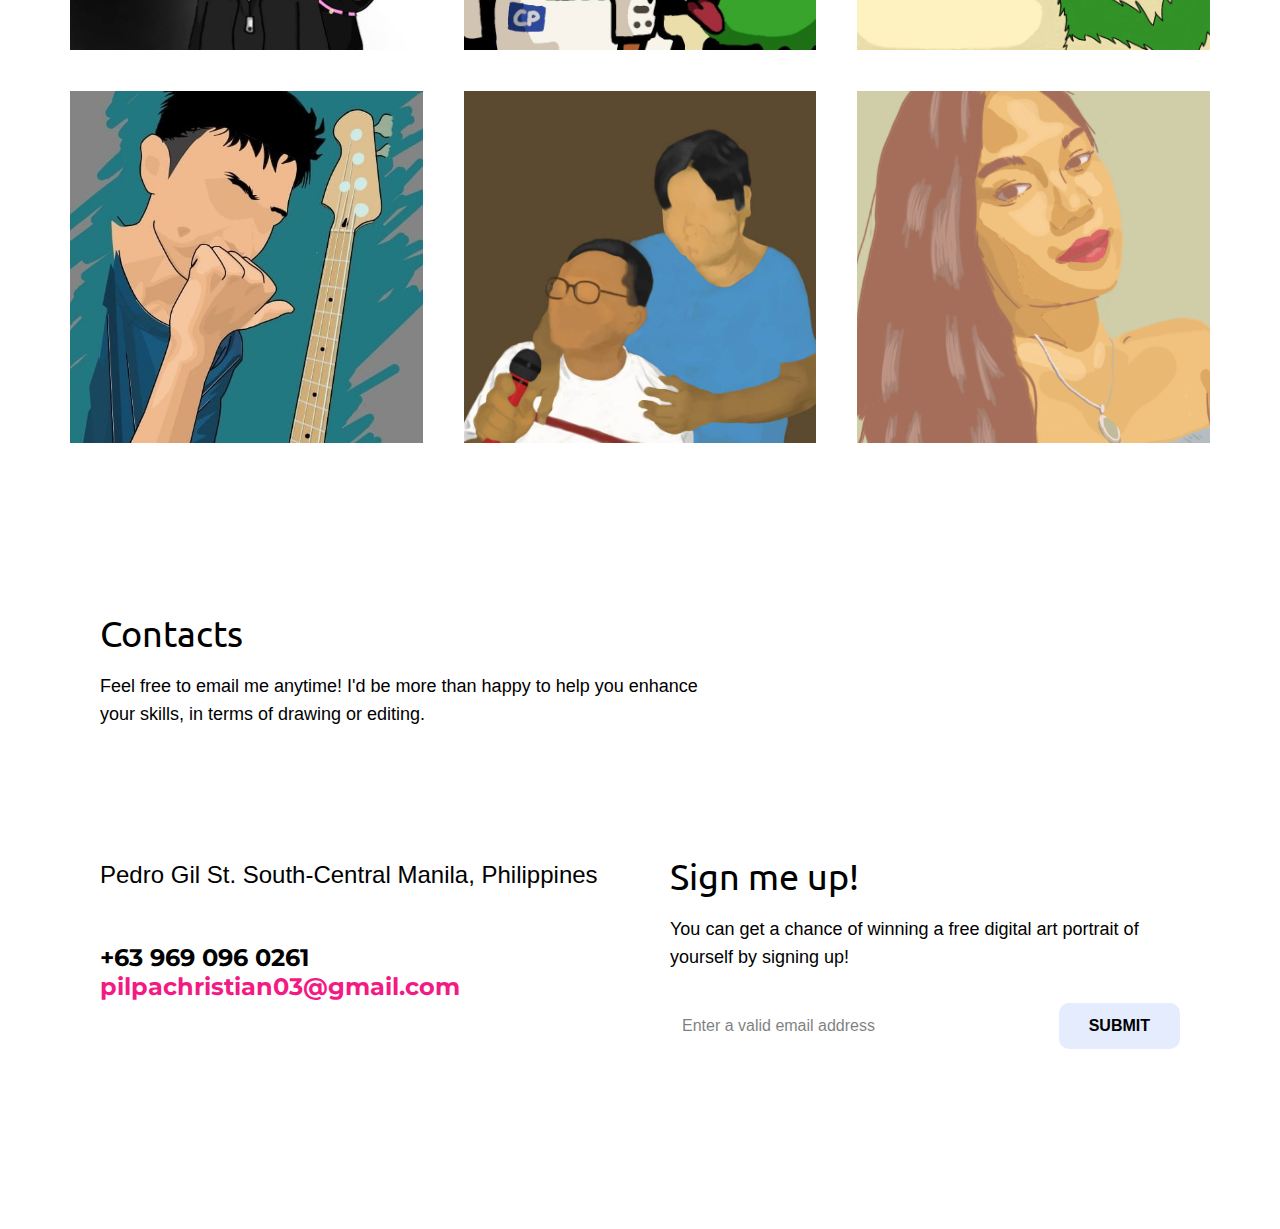
==== commit ac0816bb: "Update Personal-Website.html" ====
--- a/Personal-Website.html
+++ b/Personal-Website.html
@@ -131,7 +131,7 @@
             <div class="u-layout-row">
               <div class="u-container-align-left-sm u-container-align-left-xs u-container-style u-layout-cell u-size-15 u-layout-cell-1">
                 <div class="u-container-layout u-valign-top-lg u-valign-top-xl u-valign-top-xs u-container-layout-1">
-                  <h5 class="u-align-left-sm u-align-left-xs u-custom-font u-font-ubuntu u-text u-text-default u-text-1"> Schools</h5>
+                  <h5 class="u-align-left-sm u-align-left-xs u-custom-font u-font-ubuntu u-text u-text-default u-text-1"> Education</h5>
                 </div>
               </div>
               <div class="u-container-style u-layout-cell u-size-45 u-layout-cell-2">
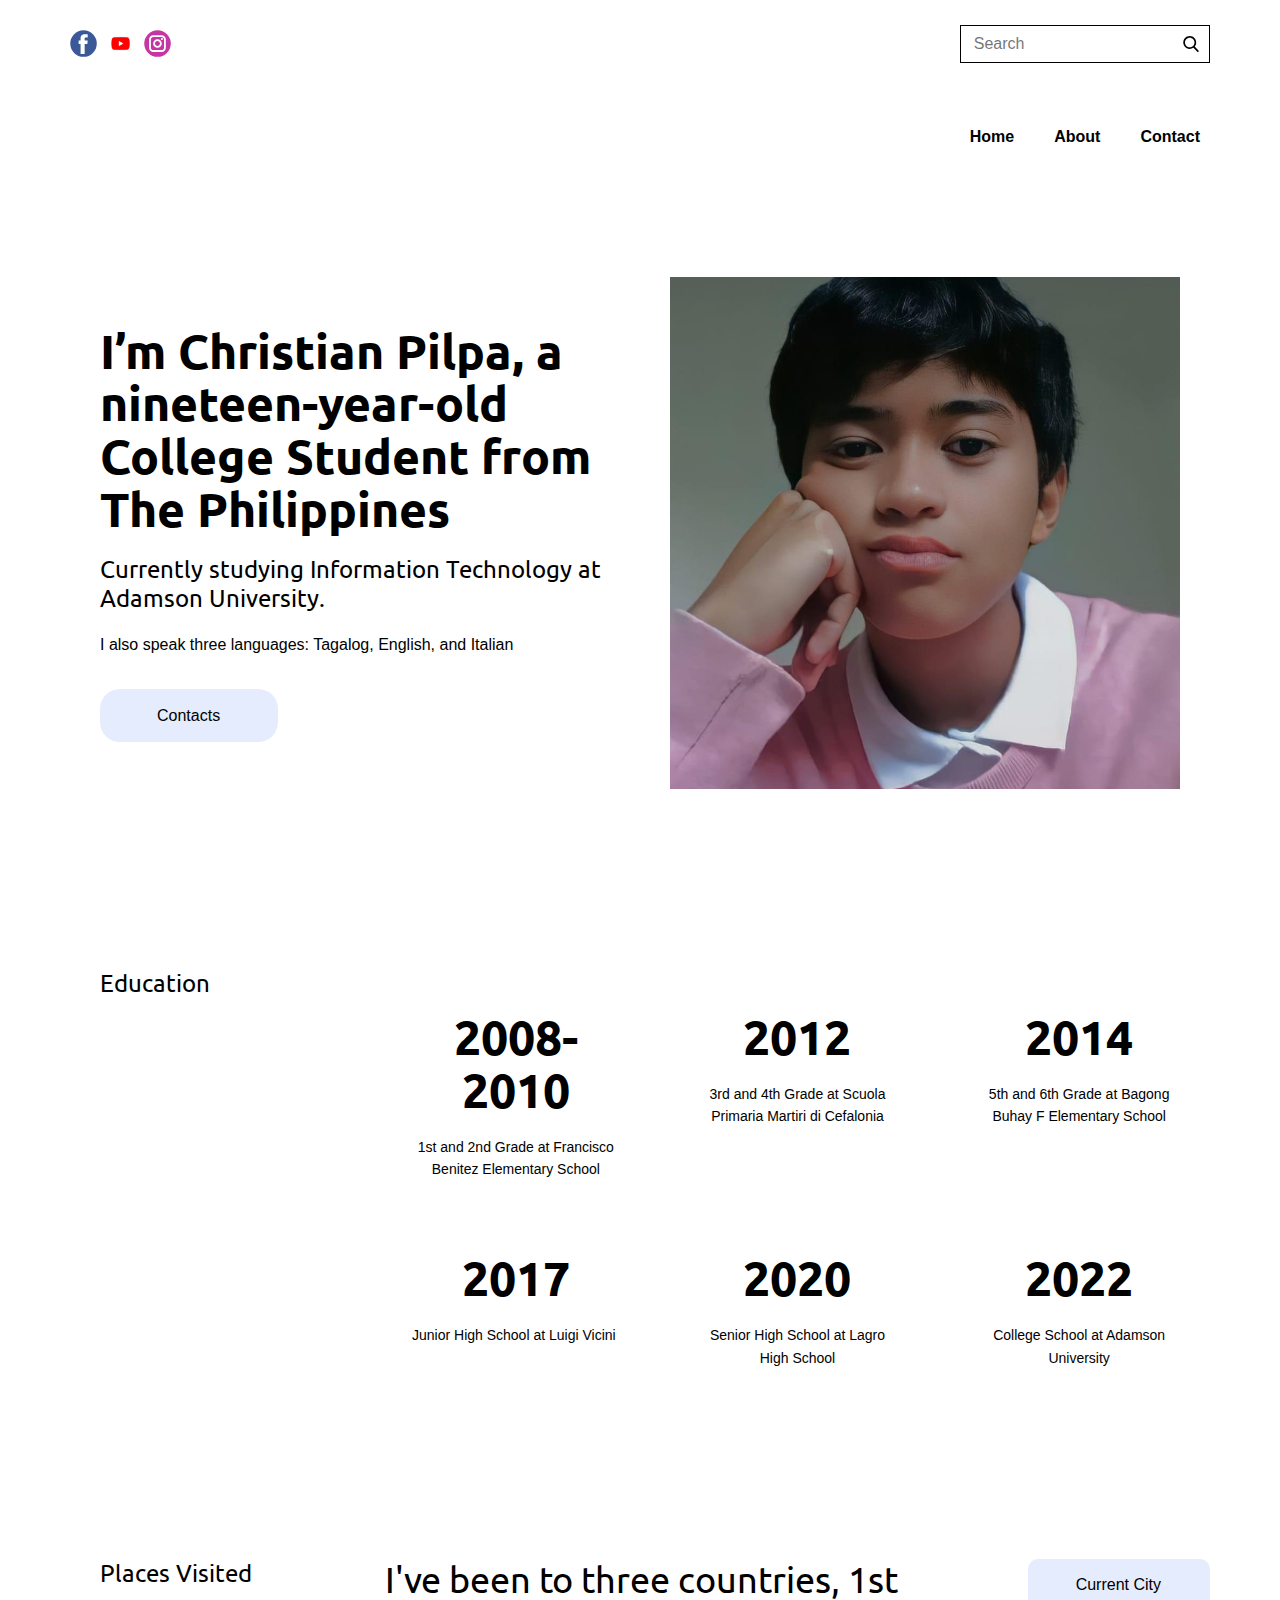
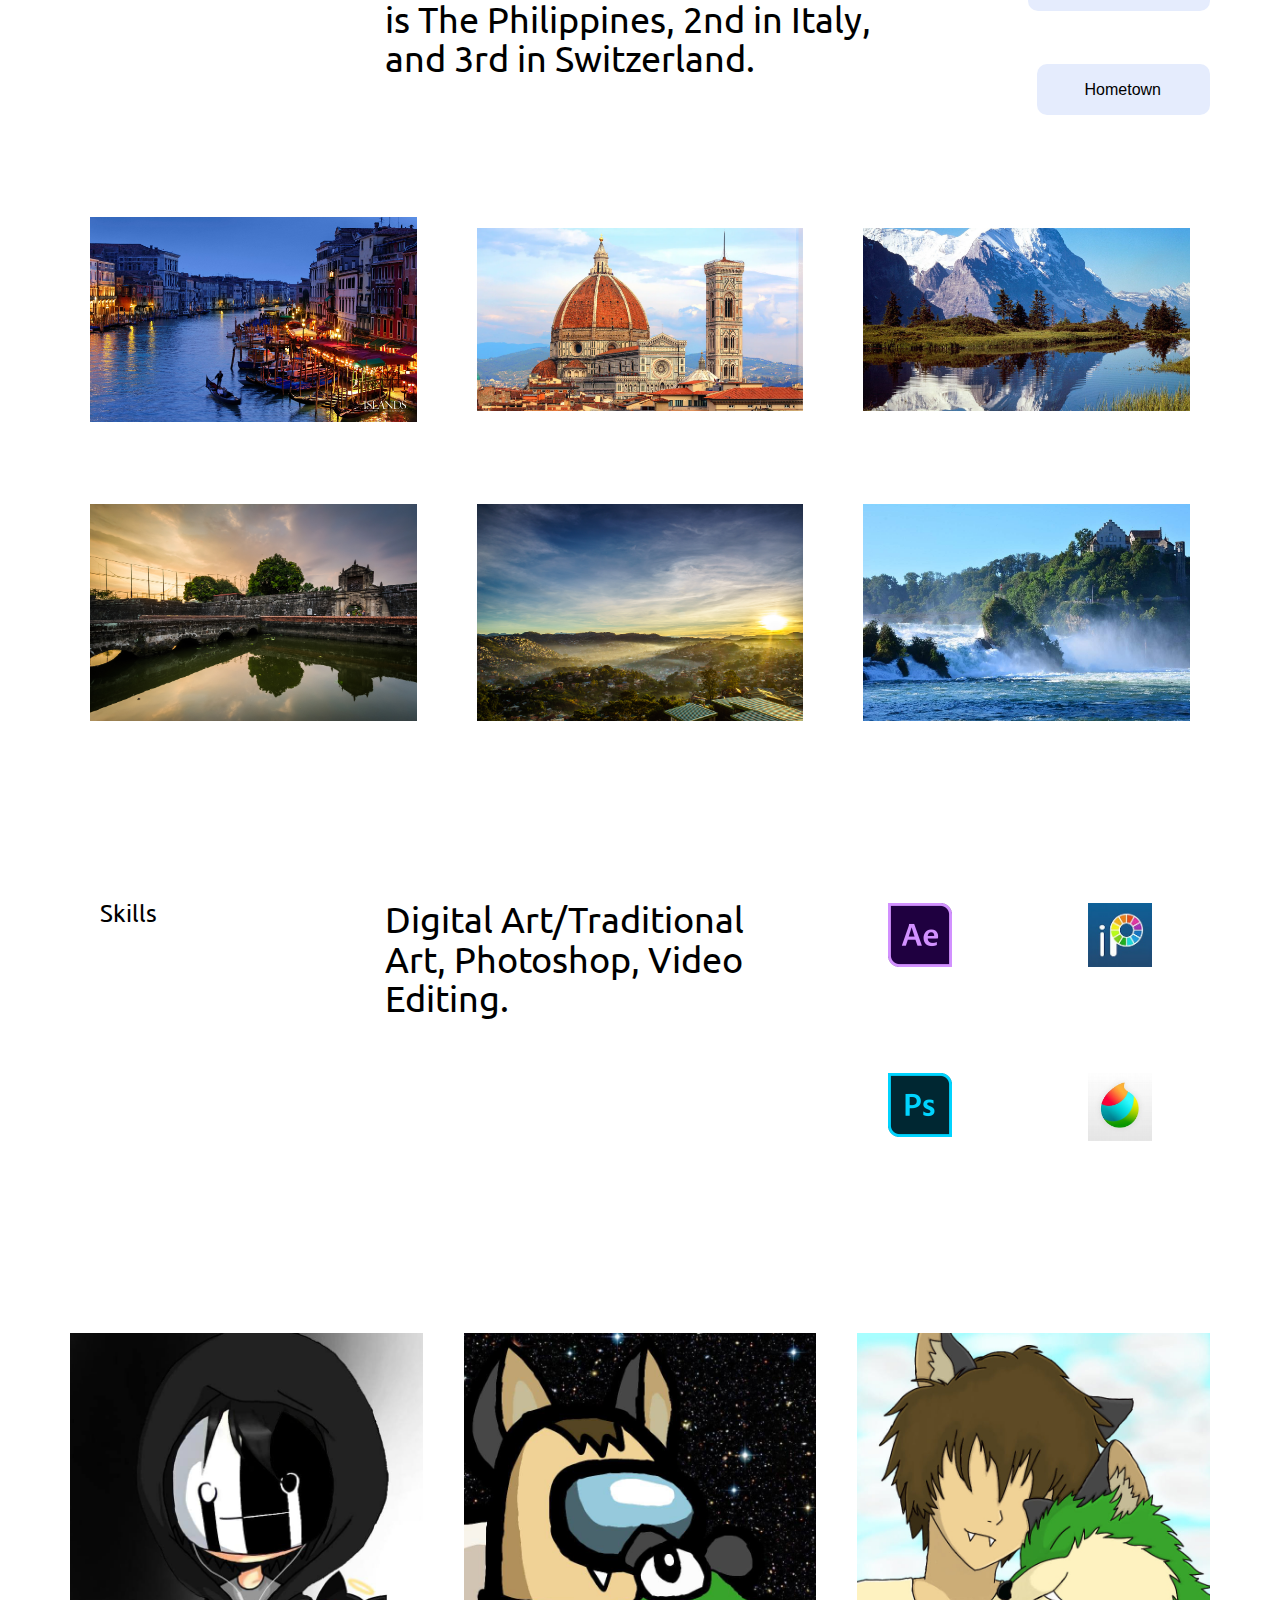
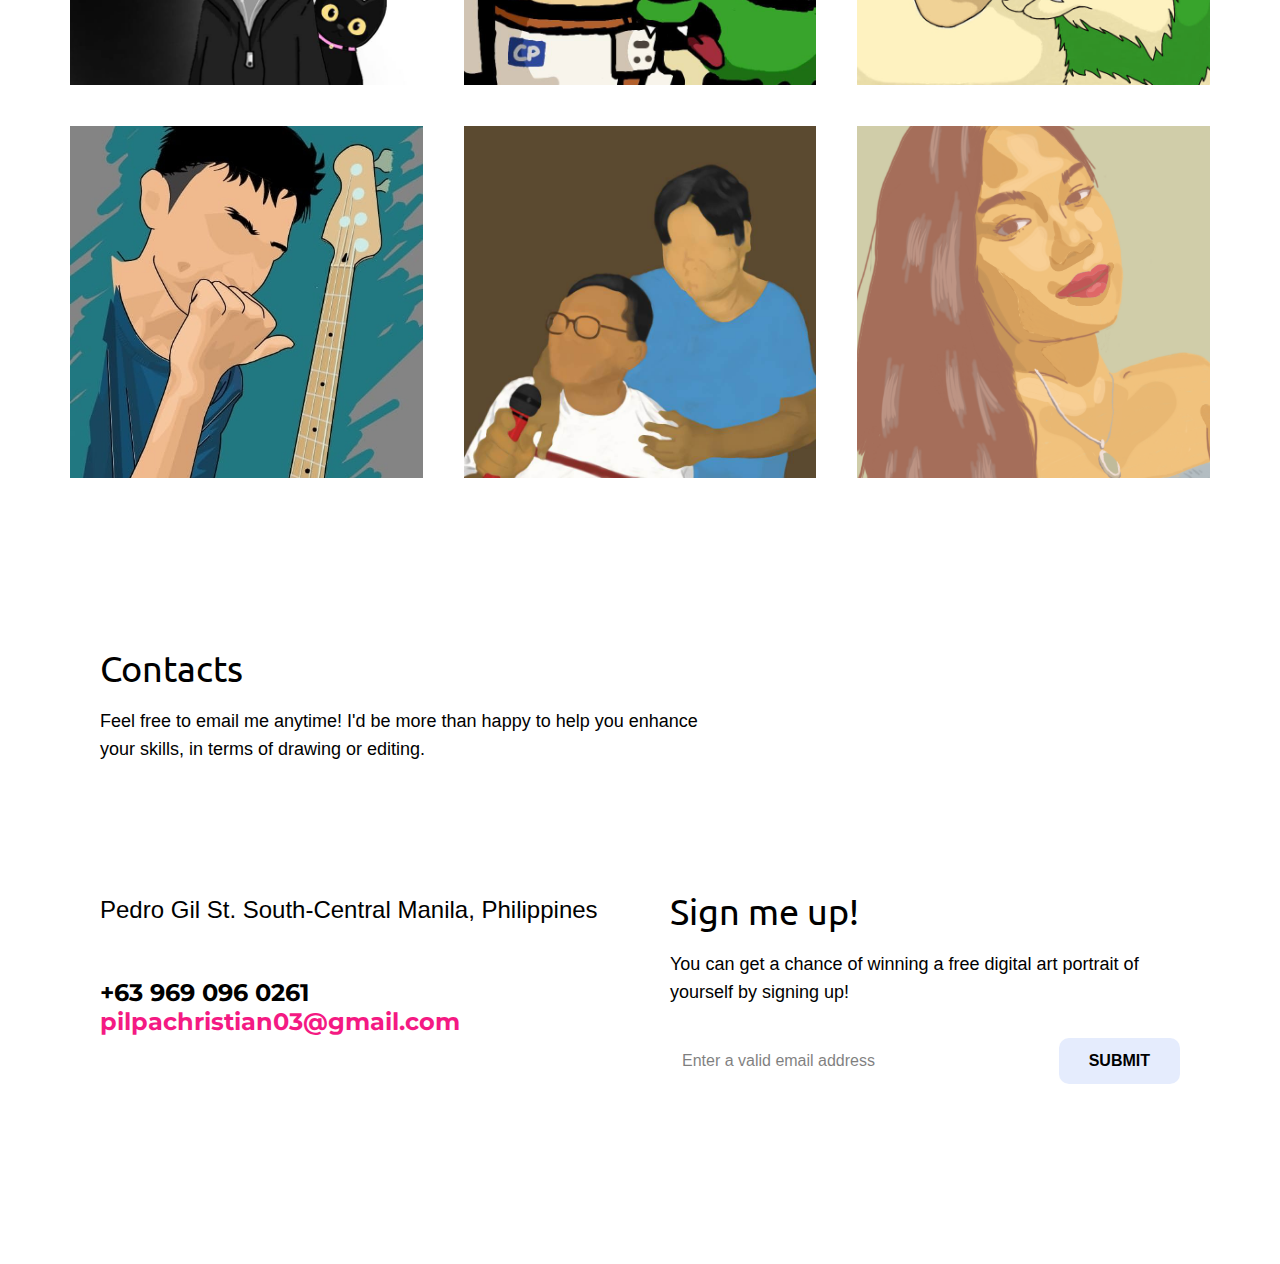
==== commit 8effd9aa: "Update Personal-Website.html" ====
--- a/Personal-Website.html
+++ b/Personal-Website.html
@@ -140,7 +140,7 @@
                     <div class="u-repeater u-repeater-1">
                       <div class="u-container-align-center u-container-style u-custom-item u-grey-80 u-list-item u-repeater-item u-shape-rectangle">
                         <div class="u-container-layout u-similar-container u-valign-top-xs u-container-layout-3">
-                          <h2 class="u-align-center u-custom-font u-font-ubuntu u-text u-text-default u-text-2">2010</h2>
+                          <h2 class="u-align-center u-custom-font u-font-ubuntu u-text u-text-default u-text-2">2008-2010</h2>
                           <p class="u-align-center u-text u-text-default u-text-3">1st and 2nd Grade at Francisco Benitez Elementary School</p>
                         </div>
                       </div>
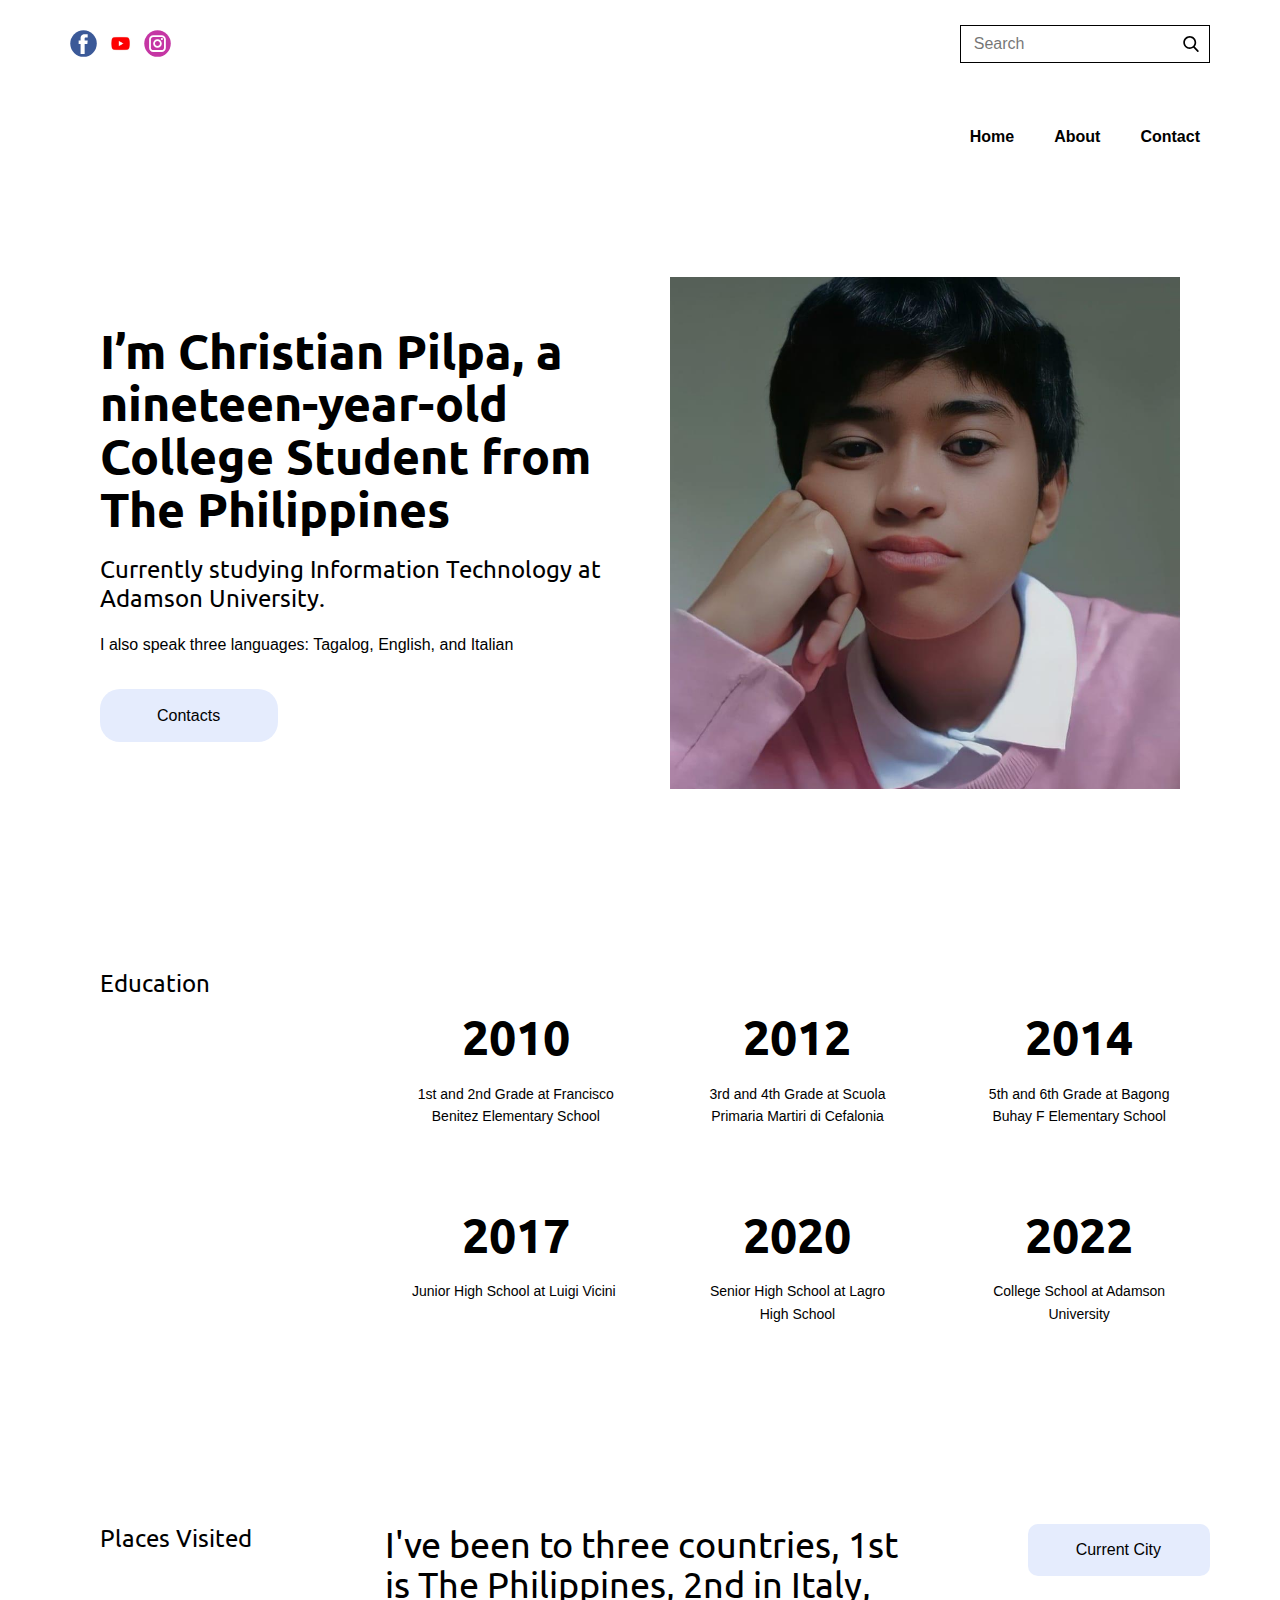
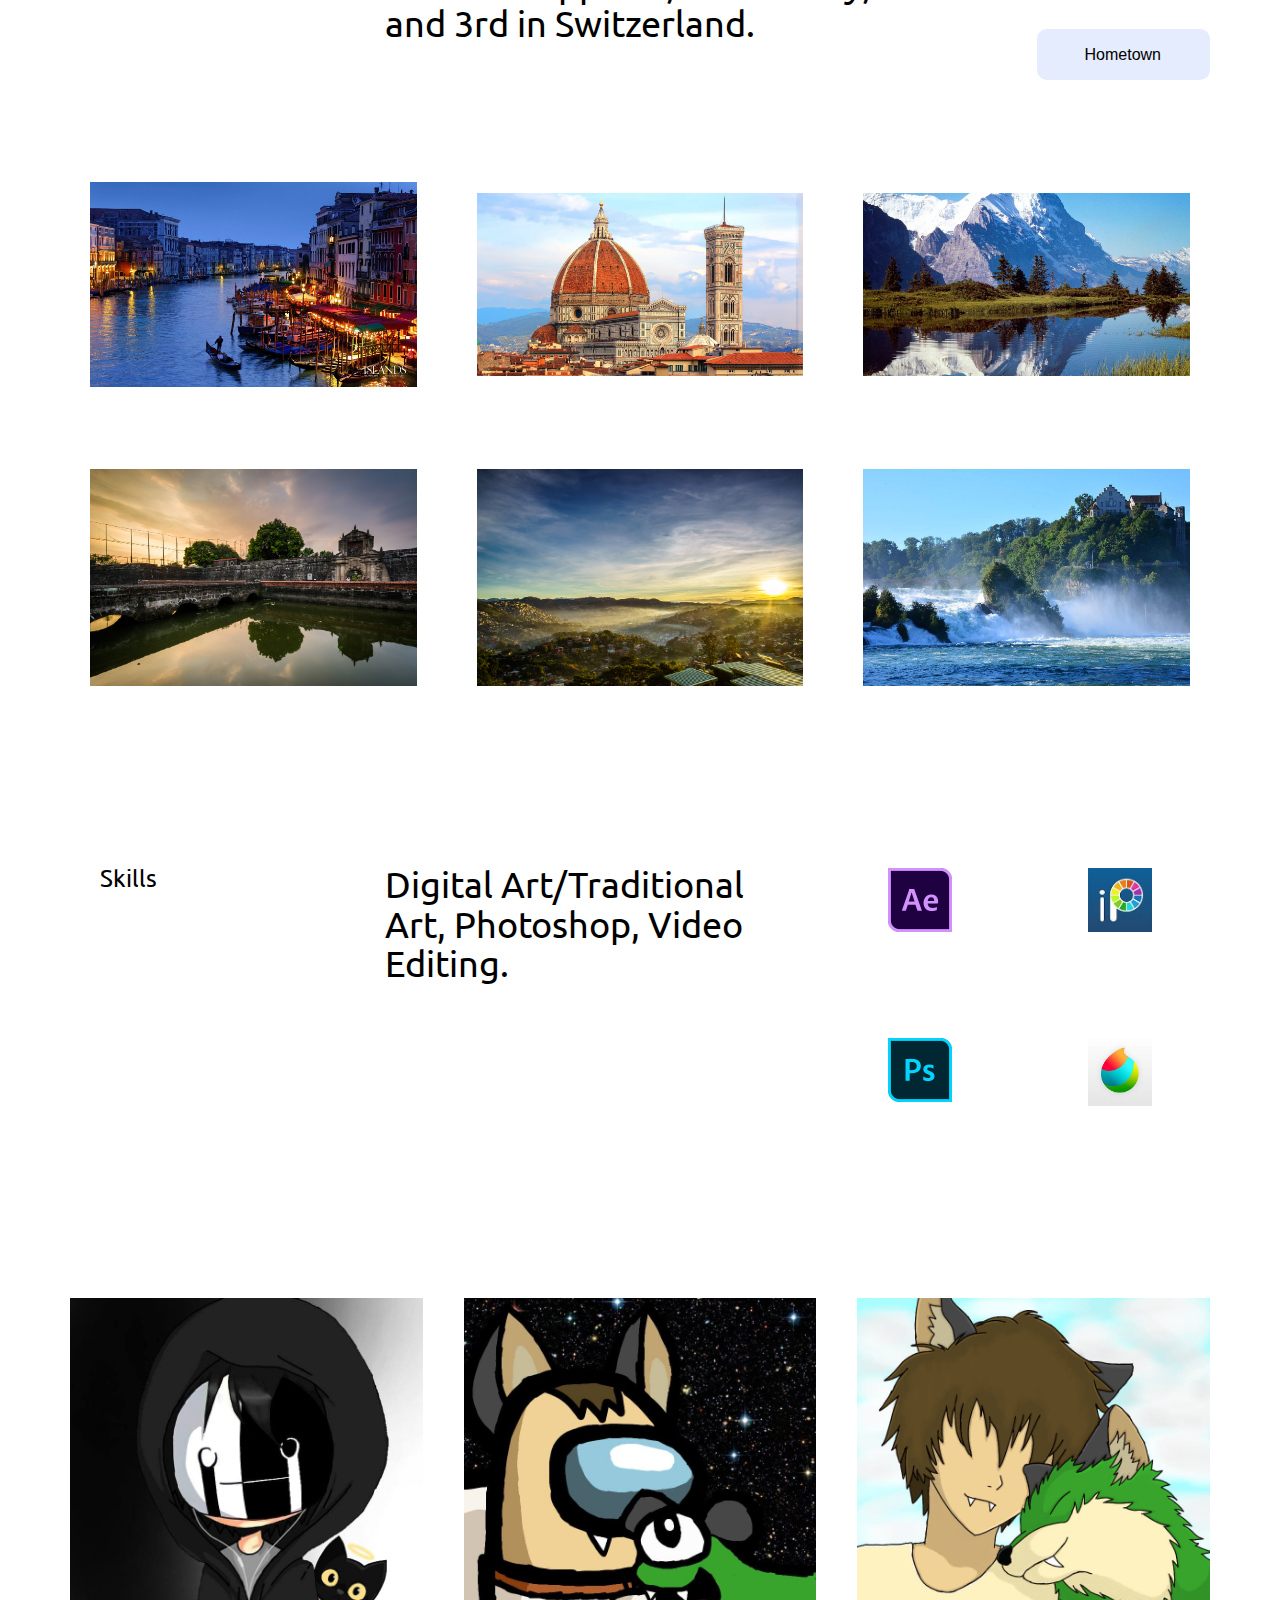
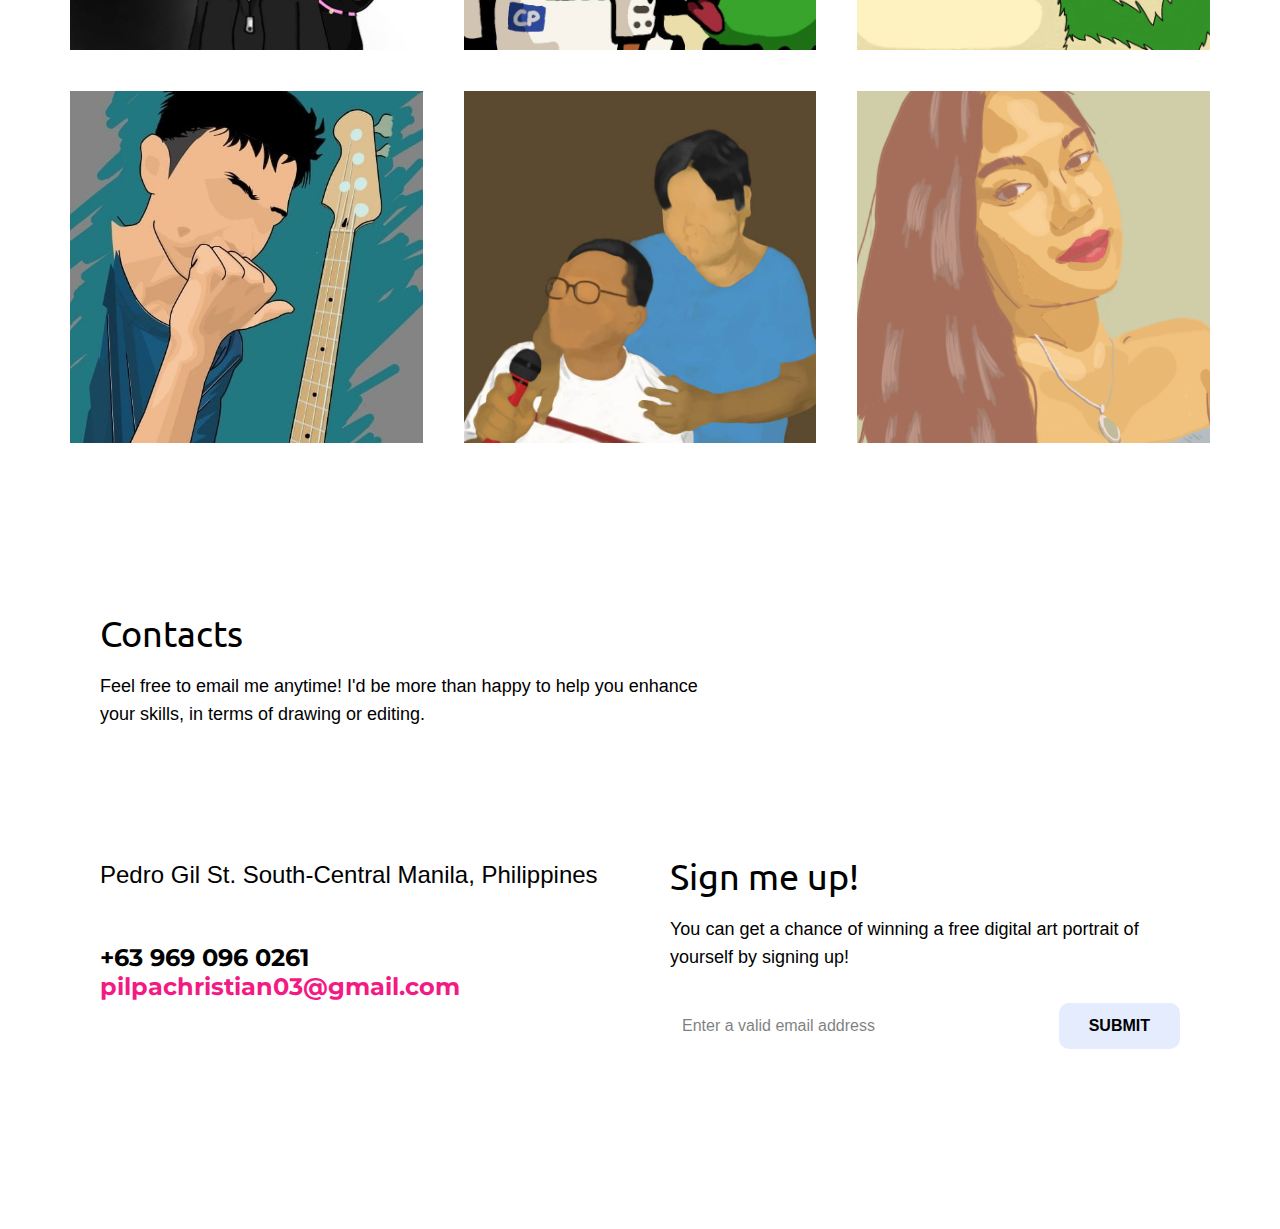
==== commit 9063daa9: "Update Personal-Website.html" ====
--- a/Personal-Website.html
+++ b/Personal-Website.html
@@ -140,7 +140,7 @@
                     <div class="u-repeater u-repeater-1">
                       <div class="u-container-align-center u-container-style u-custom-item u-grey-80 u-list-item u-repeater-item u-shape-rectangle">
                         <div class="u-container-layout u-similar-container u-valign-top-xs u-container-layout-3">
-                          <h2 class="u-align-center u-custom-font u-font-ubuntu u-text u-text-default u-text-2">2008-2010</h2>
+                          <h2 class="u-align-center u-custom-font u-font-ubuntu u-text u-text-default u-text-2">2010</h2>
                           <p class="u-align-center u-text u-text-default u-text-3">1st and 2nd Grade at Francisco Benitez Elementary School</p>
                         </div>
                       </div>
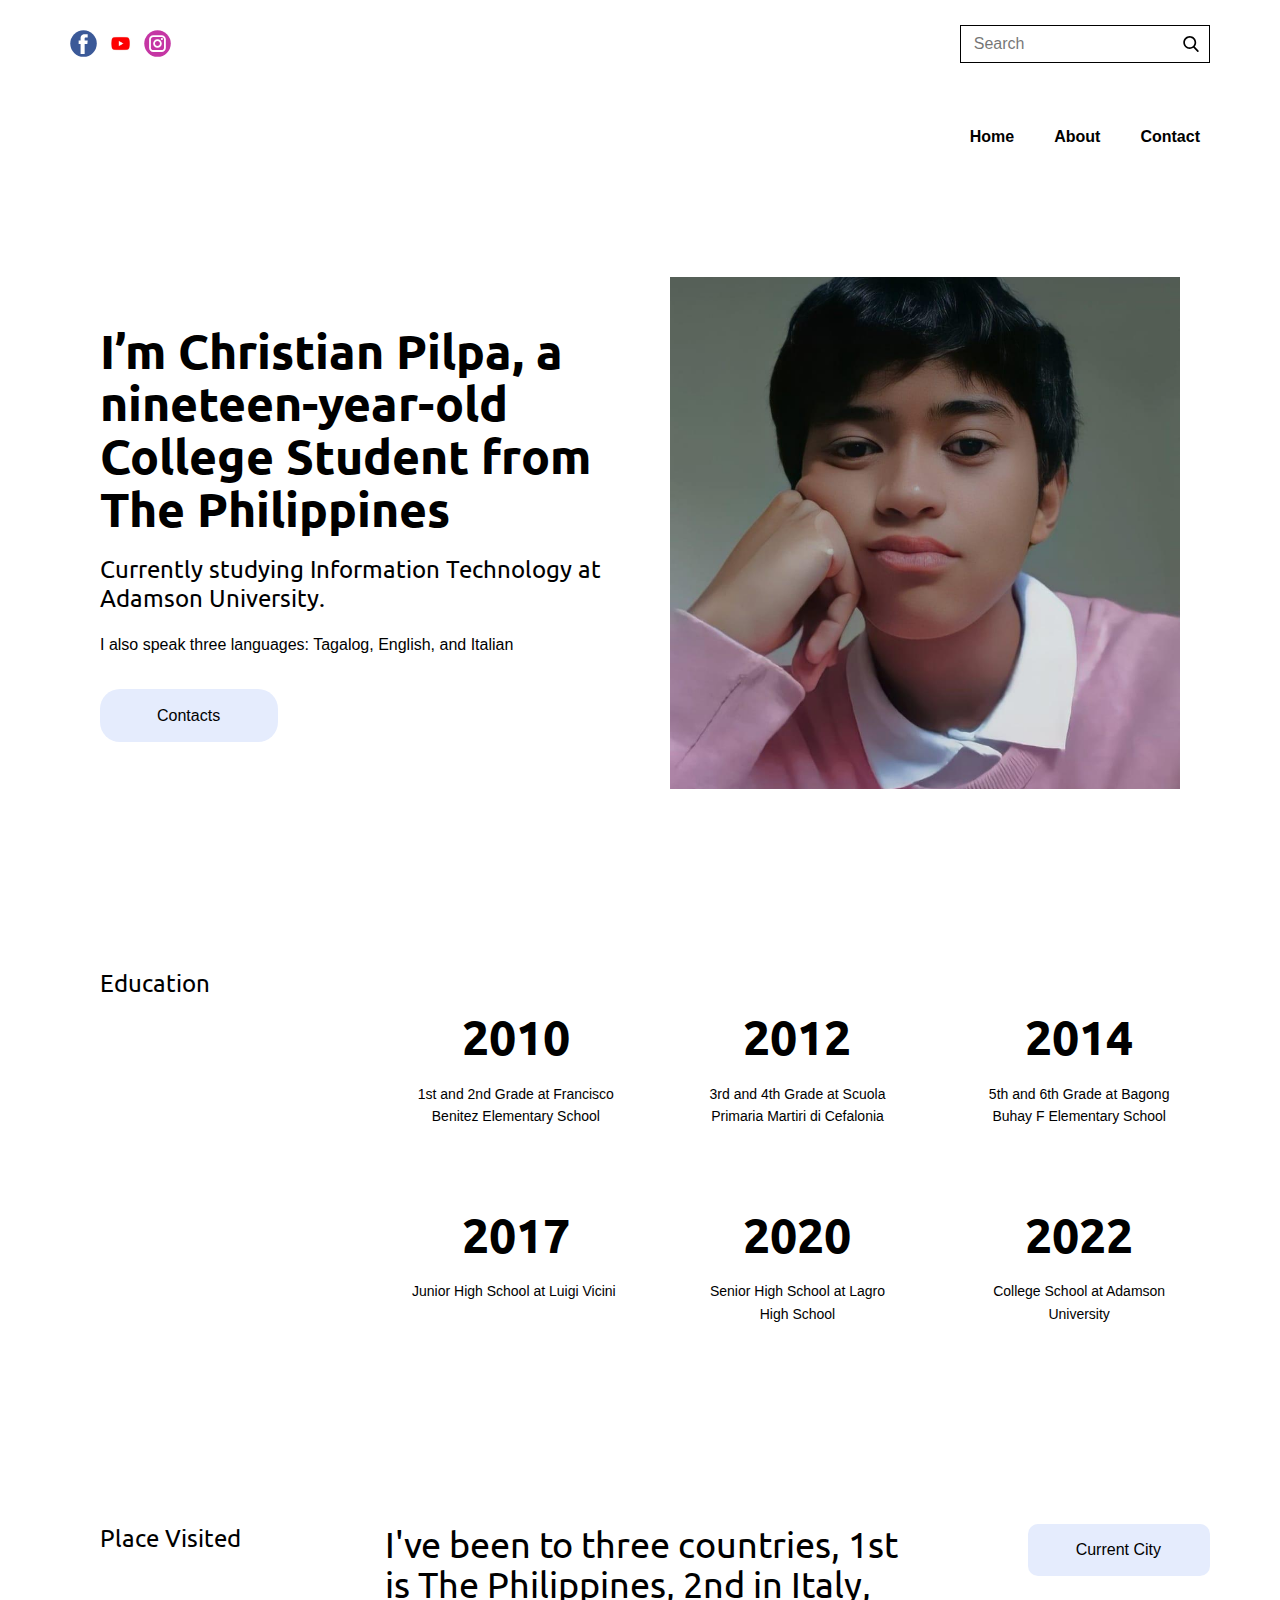
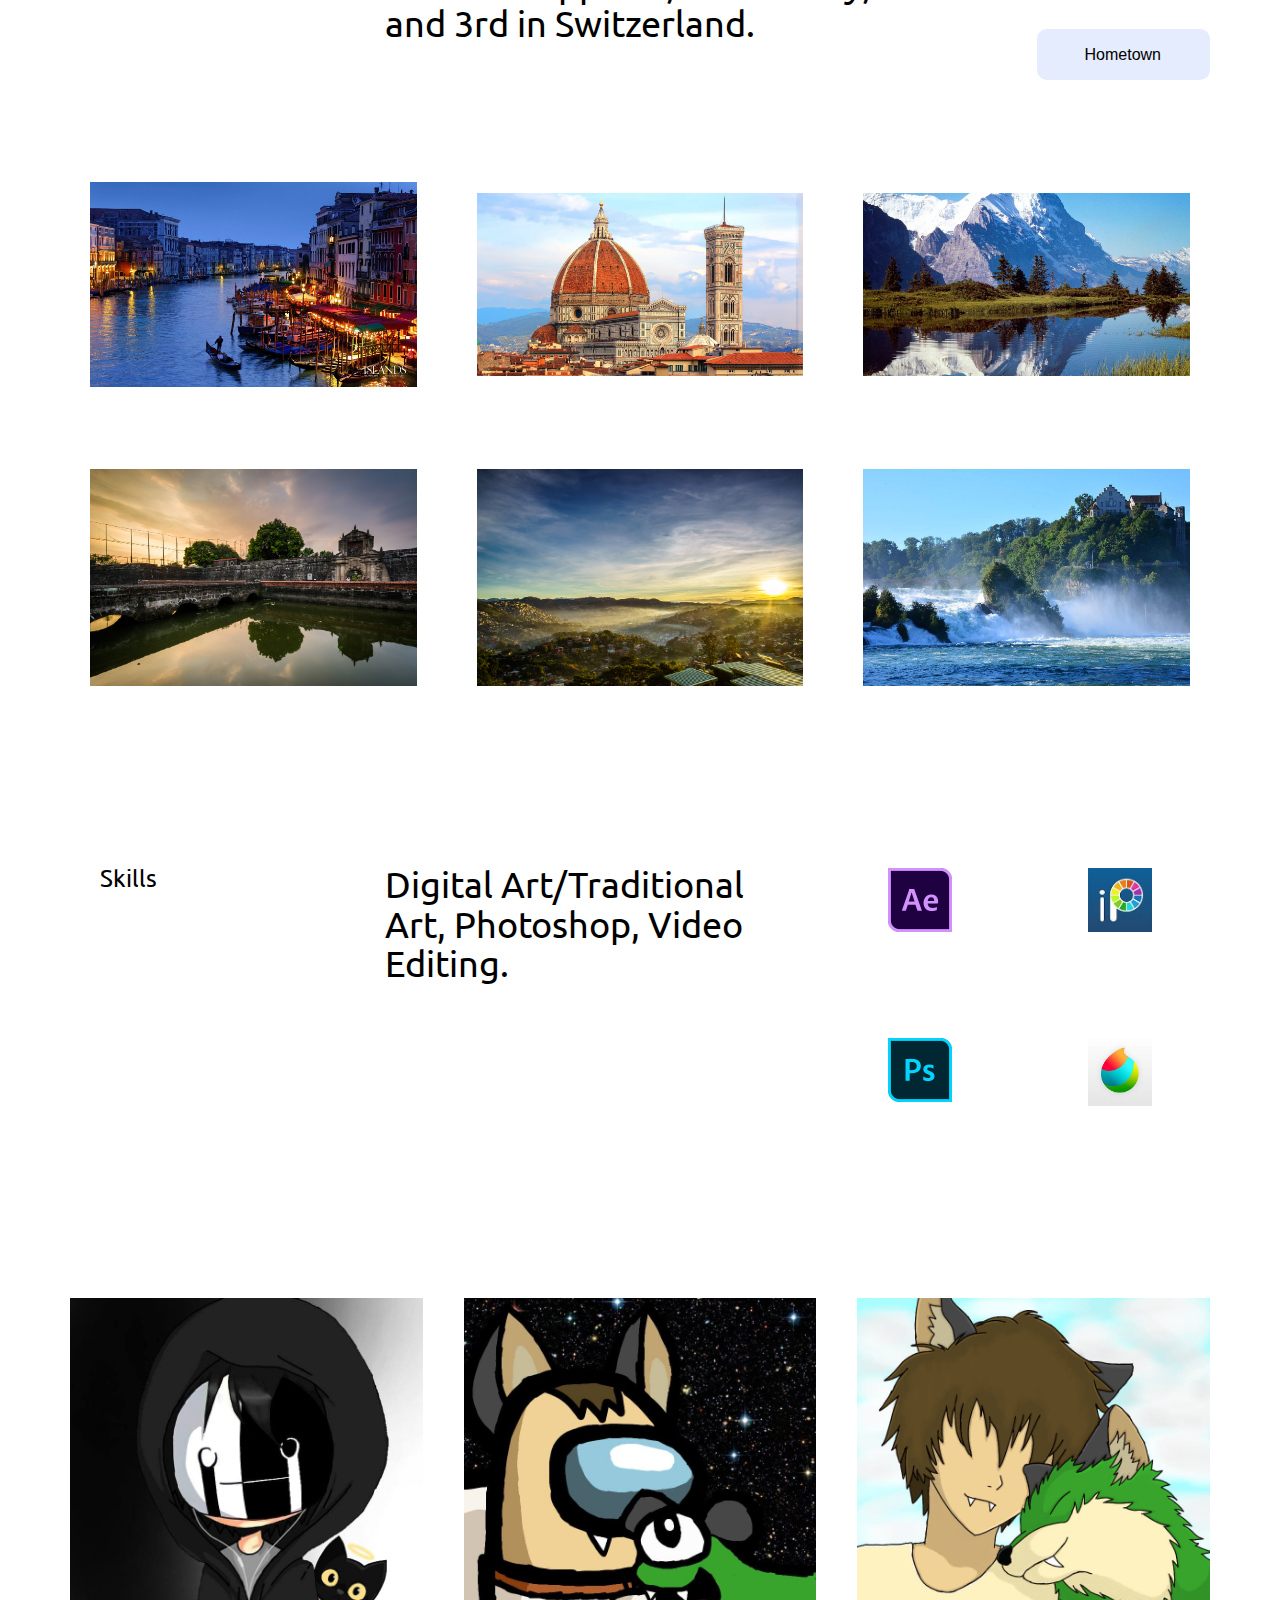
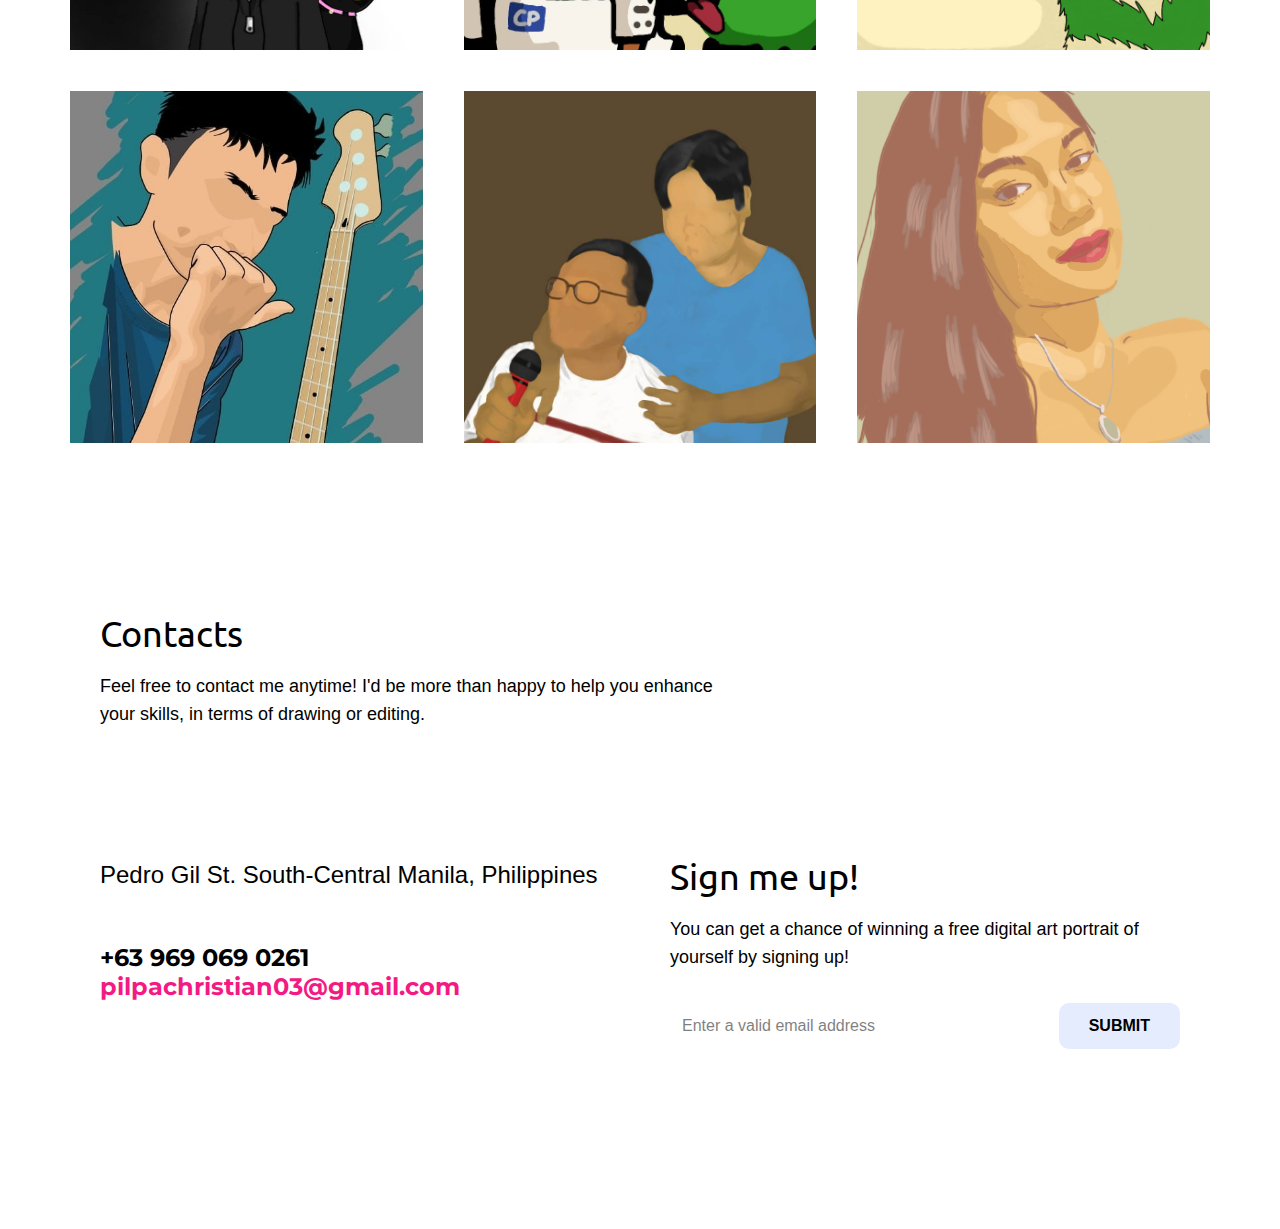
==== commit 1ac23959: "Update Personal-Website.html" ====
--- a/Personal-Website.html
+++ b/Personal-Website.html
@@ -190,7 +190,7 @@
             <div class="u-layout-row">
               <div class="u-container-style u-layout-cell u-size-15 u-layout-cell-1">
                 <div class="u-container-layout u-container-layout-1">
-                  <h4 class="u-custom-font u-font-ubuntu u-text u-text-default u-text-1"> Places Visited</h4>
+                  <h4 class="u-custom-font u-font-ubuntu u-text u-text-default u-text-1"> Place Visited</h4>
                 </div>
               </div>
               <div class="u-container-style u-layout-cell u-size-29-md u-size-29-sm u-size-29-xs u-size-31-lg u-size-31-xl u-layout-cell-2">
@@ -200,8 +200,8 @@
               </div>
               <div class="u-container-align-left-sm u-container-align-left-xs u-container-align-right-lg u-container-align-right-md u-container-align-right-xl u-container-style u-layout-cell u-size-14-lg u-size-14-xl u-size-16-md u-size-16-sm u-size-16-xs u-layout-cell-3">
                 <div class="u-container-layout u-container-layout-3">
-                  <a href="https://www.bing.com/maps?q=manila+map&amp;FORM=HDRSC4" class="u-align-left-sm u-align-left-xs u-align-right-lg u-align-right-md u-align-right-xl u-border-none u-btn u-btn-round u-button-style u-palette-1-base u-radius-10 u-btn-1" target="_blank"> Current City</a>
-                  <a href="https://www.bing.com/search?q=san+jose+del+monte+bulacan+map&amp;qs=AS&amp;pq=san+jose+del+monte+bulacan+ma&amp;sc=10-29&amp;cvid=8C73331CD6044412A67281CF94086FA9&amp;FORM=QBRE&amp;sp=1" class="u-align-left-sm u-align-left-xs u-align-right-lg u-align-right-md u-align-right-xl u-border-none u-btn u-btn-round u-button-style u-palette-2-base u-radius-10 u-btn-2" target="_blank"> Hometown</a>
+                  <a href="https://www.google.com/maps/place/Manila,+Metro+Manila/@14.5964957,120.9444544,13z/data=!3m1!4b1!4m5!3m4!1s0x3397ca03571ec38b:0x69d1d5751069c11f!8m2!3d14.5995124!4d120.9842195" class="u-align-left-sm u-align-left-xs u-align-right-lg u-align-right-md u-align-right-xl u-border-none u-btn u-btn-round u-button-style u-palette-1-base u-radius-10 u-btn-1" target="_blank"> Current City</a>
+                  <a href="https://www.google.com/maps/place/San+Jose+del+Monte+City,+Bulacan/@14.8171287,120.9444739,12z/data=!3m1!4b1!4m5!3m4!1s0x3397afa422693581:0x981101434383975d!8m2!3d14.8142626!4d121.072532" class="u-align-left-sm u-align-left-xs u-align-right-lg u-align-right-md u-align-right-xl u-border-none u-btn u-btn-round u-button-style u-palette-2-base u-radius-10 u-btn-2" target="_blank"> Hometown</a>
                 </div>
               </div>
             </div>
@@ -359,7 +359,7 @@
                   <div class="u-container-style u-layout-cell u-size-30-lg u-size-30-md u-size-30-sm u-size-30-xs u-size-35-xl u-layout-cell-1">
                     <div class="u-container-layout u-container-layout-1">
                       <h2 class="u-custom-font u-font-ubuntu u-text u-text-default u-text-1">Contacts</h2>
-                      <p class="u-text u-text-default u-text-2"> Feel free to email me anytime! I'd be more than happy to help you enhance your skills, in terms of drawing or editing.</p>
+                      <p class="u-text u-text-default u-text-2"> Feel free to contact me anytime! I'd be more than happy to help you enhance your skills, in terms of drawing or editing.</p>
                     </div>
                   </div>
                   <div class="u-container-align-left-sm u-container-align-left-xs u-container-style u-layout-cell u-size-25-xl u-size-30-lg u-size-30-md u-size-30-sm u-size-30-xs u-layout-cell-2">
@@ -372,7 +372,7 @@
                   <div class="u-container-style u-layout-cell u-size-30 u-layout-cell-3">
                     <div class="u-container-layout u-container-layout-3">
                       <p class="u-text u-text-default u-text-3">Pedro Gil St. South-Central Manila, Philippines</p>
-                      <h4 class="u-custom-font u-font-montserrat u-text u-text-4"> +63 969 096 0261<br>
+                      <h4 class="u-custom-font u-font-montserrat u-text u-text-4"> +63 969 069 0261<br>
                         <font color="#f41a83">pilpachristian03@gmail.com</font>
                       </h4>
                     </div>
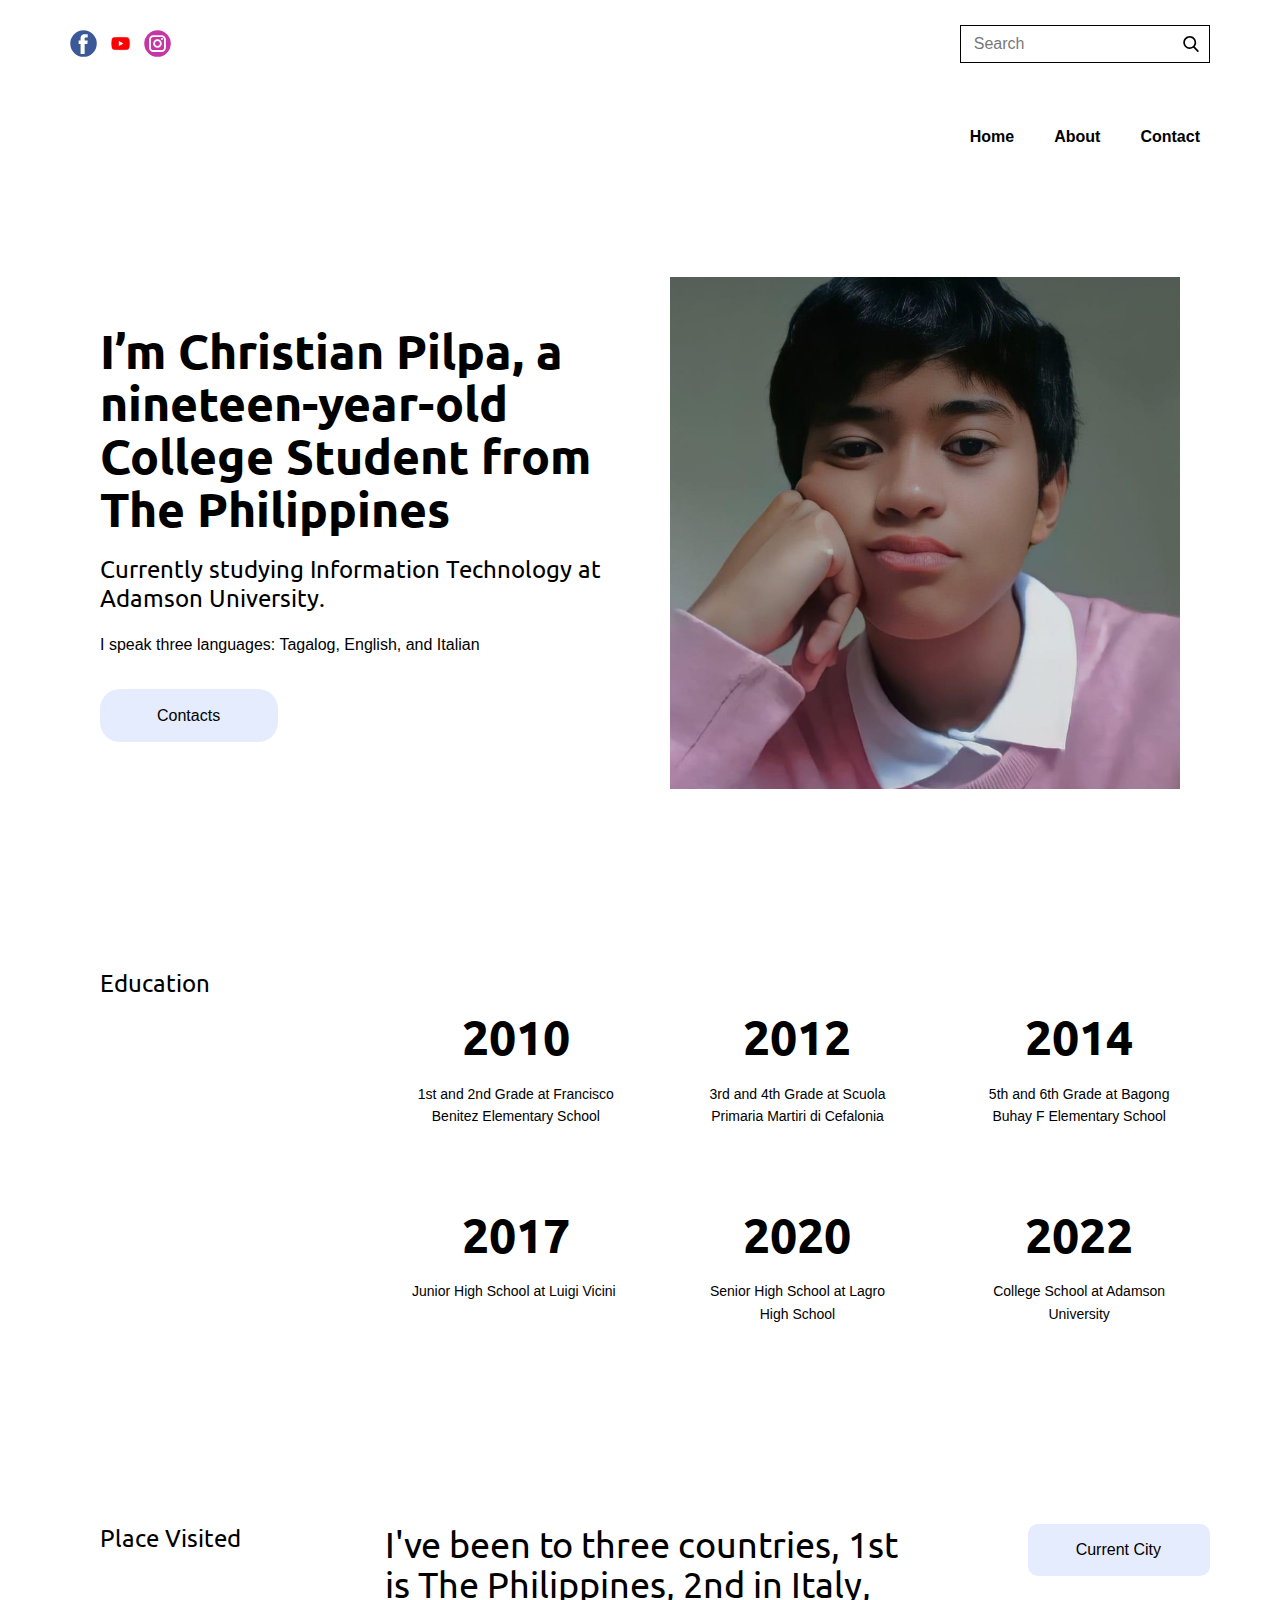
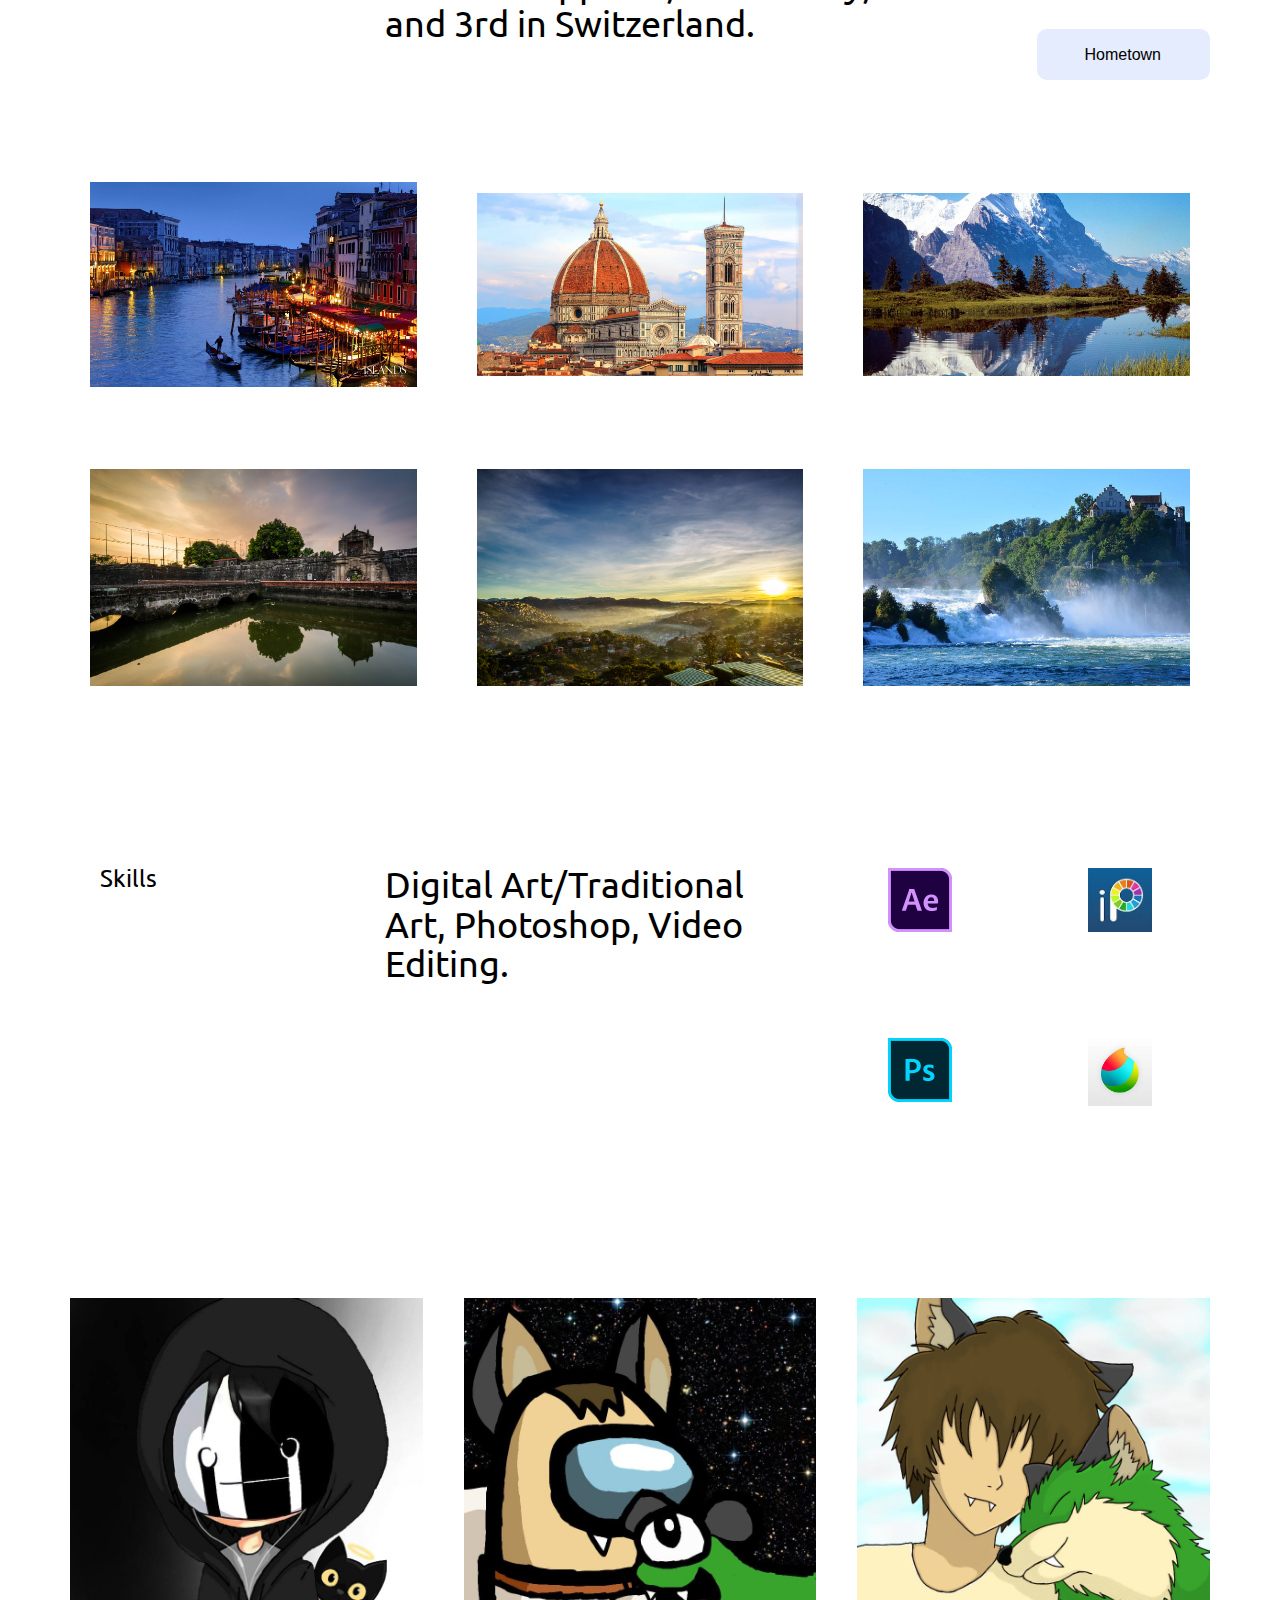
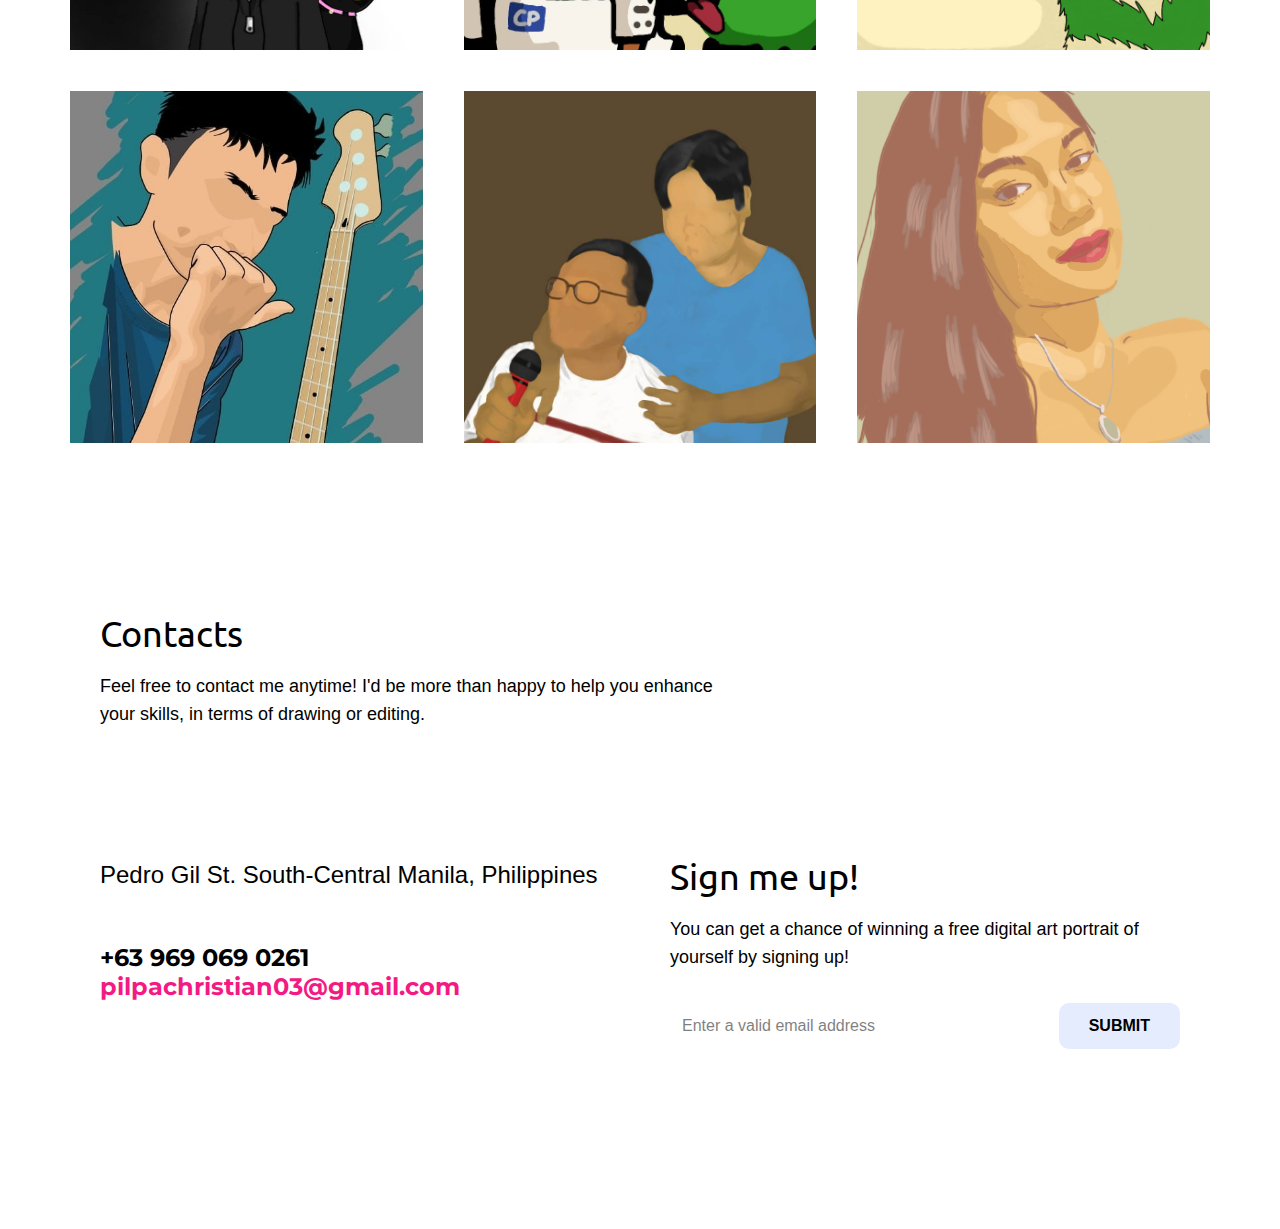
==== commit f40b6d66: "Update Personal-Website.html" ====
--- a/Personal-Website.html
+++ b/Personal-Website.html
@@ -110,7 +110,7 @@
                 <div class="u-container-layout u-valign-middle-lg u-valign-middle-xl u-valign-top-md u-valign-top-sm u-valign-top-xs u-container-layout-1">
                   <h2 class="u-custom-font u-font-ubuntu u-text u-text-default u-text-1"> I’m Christian Pilpa, a nineteen-year-old College Student from The Philippines</h2>
                   <h5 class="u-custom-font u-font-ubuntu u-text u-text-default u-text-2"> Currently studying Information Technology at Adamson University.</h5>
-                  <p class="u-text u-text-default u-text-3">I also speak three languages: Tagalog, English, and Italian</p>
+                  <p class="u-text u-text-default u-text-3">I speak three languages: Tagalog, English, and Italian</p>
                   <a href="Personal-Website.html#carousel_2575" class="u-border-none u-btn u-btn-round u-button-style u-palette-1-base u-radius-20 u-btn-1">Contacts</a>
                 </div>
               </div>
